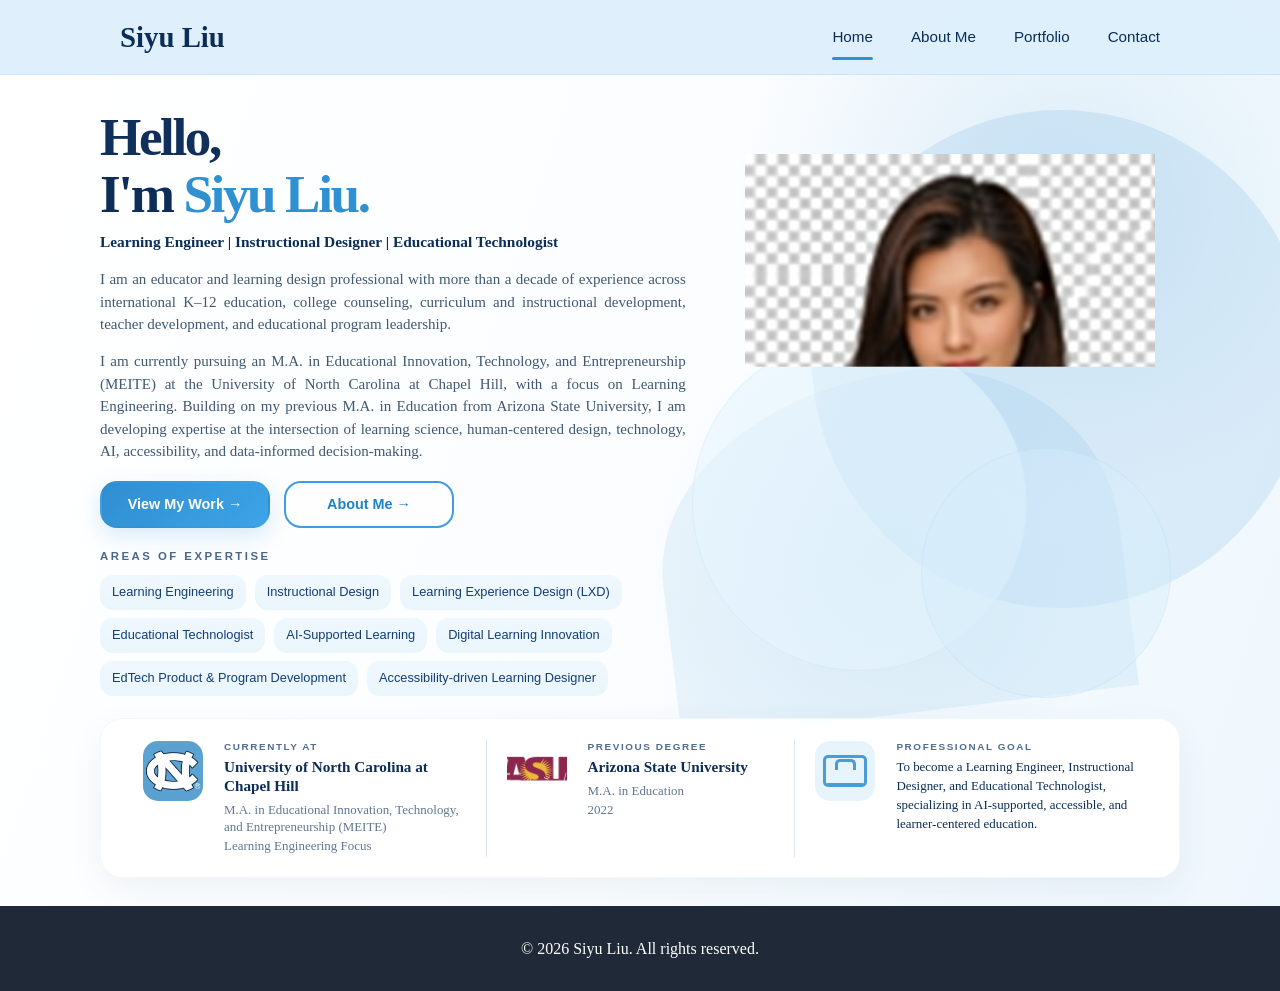
==== index.html @ 7f9851a7 "Re-upload homepage portrait with fresh asset path" ====
<!DOCTYPE html>
<html lang="en">
<head>
  <meta charset="UTF-8">
  <meta name="viewport" content="width=device-width, initial-scale=1.0">
  <title>Siyu Liu</title>
  <link rel="stylesheet" href="style.css?v=20260927-reupload2">
</head>
<body class="home-page">
  <nav class="navbar">
    <div class="nav-container">
      <a href="index.html" class="nav-logo">Siyu Liu</a>
      <ul class="nav-menu">
        <li><a href="index.html" class="nav-link active">Home</a></li>
        <li><a href="about_me.html" class="nav-link">About Me</a></li>
        <li><a href="portfolio.html" class="nav-link">Portfolio</a></li>
        <li><a href="contact.html" class="nav-link">Contact</a></li>
      </ul>
    </div>
  </nav>

  <main class="homepage">
    <section class="home-hero">
      <div class="home-hero-grid">
        <div class="home-copy">
          <h1 class="home-title">
            <span class="hello-line">Hello,</span>
            <span class="name-line">I'm <span class="highlight">Siyu Liu.</span></span>
          </h1>

          <p class="home-subtitle">Learning Engineer | Instructional Designer | Educational Technologist</p>

          <div class="home-bio">
            <p>I am an educator and learning design professional with more than a decade of experience across international K–12 education, college counseling, curriculum and instructional development, teacher development, and educational program leadership.</p>
            <p>I am currently pursuing an M.A. in Educational Innovation, Technology, and Entrepreneurship (MEITE) at the University of North Carolina at Chapel Hill, with a focus on Learning Engineering. Building on my previous M.A. in Education from Arizona State University, I am developing expertise at the intersection of learning science, human-centered design, technology, AI, accessibility, and data-informed decision-making.</p>
          </div>

          <div class="home-buttons">
            <a href="portfolio.html" class="btn btn-primary">View My Work <span aria-hidden="true">→</span></a>
            <a href="about_me.html" class="btn btn-secondary">About Me <span aria-hidden="true">→</span></a>
          </div>

          <section class="expertise-section" aria-labelledby="expertise-title">
            <h2 id="expertise-title" class="section-eyebrow">AREAS OF EXPERTISE</h2>
            <div class="expertise-tags">
              <span class="expertise-pill"><span>Learning Engineering</span></span>
              <span class="expertise-pill"><span>Instructional Design</span></span>
              <span class="expertise-pill"><span>Learning Experience Design (LXD)</span></span>
              <span class="expertise-pill"><span>Educational Technologist</span></span>
              <span class="expertise-pill"><span>AI-Supported Learning</span></span>
              <span class="expertise-pill"><span>Digital Learning Innovation</span></span>
              <span class="expertise-pill"><span>EdTech Product &amp; Program Development</span></span>
              <span class="expertise-pill"><span>Accessibility-driven Learning Designer</span></span>
            </div>
          </section>
        </div>

        <div class="home-portrait">
          <div class="portrait-orbit orbit-one" aria-hidden="true"></div>
          <div class="portrait-orbit orbit-two" aria-hidden="true"></div>
          <img class="home-portrait-image" src="images/homepage-portrait-v2.jpg?v=20260927-reupload2" alt="Portrait of Siyu Liu">
        </div>
      </div>
    </section>

    <section class="home-info-strip" aria-label="Education and professional goal">
      <div class="info-strip-card">
        <article class="info-column info-unc">
          <div class="info-logo-wrap unc-logo-wrap">
            <img class="info-logo unc-logo" src="images/unc-logo.webp?v=20260927-repair" alt="UNC Chapel Hill logo">
          </div>
          <div class="info-copy">
            <p class="info-label">CURRENTLY AT</p>
            <h2>University of North Carolina at Chapel Hill</h2>
            <p>M.A. in Educational Innovation, Technology, and Entrepreneurship (MEITE)</p>
            <p>Learning Engineering Focus</p>
          </div>
        </article>

        <article class="info-column info-asu">
          <div class="info-logo-wrap asu-logo-wrap">
            <img class="info-logo asu-logo" src="images/asu-logo.webp?v=20260927-repair" alt="Arizona State University logo">
          </div>
          <div class="info-copy">
            <p class="info-label">PREVIOUS DEGREE</p>
            <h2>Arizona State University</h2>
            <p>M.A. in Education</p>
            <p>2022</p>
          </div>
        </article>

        <article class="info-column info-goal">
          <div class="goal-icon" aria-hidden="true"><span></span></div>
          <div class="info-copy">
            <p class="info-label">PROFESSIONAL GOAL</p>
            <p class="goal-text">To become a Learning Engineer, Instructional Designer, and Educational Technologist, specializing in AI-supported, accessible, and learner-centered education.</p>
          </div>
        </article>
      </div>
    </section>
  </main>

  <footer class="footer">
    <div class="container">
      <p>&copy; 2026 Siyu Liu. All rights reserved.</p>
    </div>
  </footer>
</body>
</html>
---- style.css ----
/* ============================================ */
/* GENERAL STYLES */
/* ============================================ */
* {
    margin: 0;
    padding: 0;
    box-sizing: border-box;
}

:root {
    /* ============================================ */
    /* COLORS - CHANGE THESE TO CUSTOMIZE YOUR SITE */
    /* Use https://coolors.co to find color codes */
    /* ============================================ */
    --primary-color: #3e5c76;      /* Main blue color */
    --primary-dark: #1d2d44;       /* Darker blue for hover effects */
    --secondary-color: #f3f4f6;    /* Light gray background */
    --text-dark: #1f2937;          /* Dark text color */
    --text-light: #6b7280;         /* Light gray text */
    --white: #ffffff;
    --border-color: #e5e7eb;

    /* FONTS */
    --font-main: Georgia, "Times New Roman", serif;
}

html {
    scroll-behavior: smooth;
}

body {
    font-family: var(--font-main);
    color: var(--text-dark);
    line-height: 1.6;
    background-color: var(--white);
}

.about-text p {
    text-align: justify;
    text-align-last: left;
    text-justify: inter-word;
    line-height: 1.7;
    hyphens: auto;
}
.container {
    max-width: 1200px;
    margin: 0 auto;
    padding: 0 20px;
}

h1, h2, h3, h4 {
    line-height: 1.2;
}

img {
    max-width: 100%;
    height: auto;
    display: block;
}

a {
    text-decoration: none;
    color: inherit;
}

/* ============================================ */
/* NAVIGATION BAR */
/* ============================================ */
.navbar {
    background-color: #4B9CD3;
    color: var(--white);
    box-shadow: 0 2px 10px rgba(0,0,0,0.05);
    position: fixed;
    width: 100%;
    top: 0;
    z-index: 1000;
}

.nav-container {
    max-width: 1200px;
    margin: 0 auto;
    display: flex;
    justify-content: space-between;
    align-items: center;
    padding: 20px;
}

.nav-logo {
    font-size: 1.5rem;
    font-weight: 700;
    color: var(--white);
}

.nav-menu {
    display: flex;
    list-style: none;
    gap: 40px;
}

.nav-link {
    color: var(--white);
    font-weight: 500;
    transition: color 0.3s ease;
}

.nav-link:hover,
.nav-link.active {
    color: var(--white);
}

/* ============================================ */
/* SECTIONS */
/* ============================================ */
section {
    padding: 100px 20px;
}

.section-title {
    font-size: 2.5rem;
    text-align: center;
    margin-bottom: 20px;
    color: var(--text-dark);
}

.section-subtitle {
    text-align: center;
    color: var(--text-light);
    font-size: 1.1rem;
    margin-bottom: 60px;
}

/* ============================================ */
/* BUTTONS */
/* ============================================ */
.btn {
    display: inline-block;
    padding: 12px 30px;
    border-radius: 8px;
    font-weight: 600;
    transition: all 0.3s ease;
    cursor: pointer;
    border: 2px solid transparent;
}

.btn-primary {
    background-color: var(--primary-color);
    color: var(--white);
}

.btn-primary:hover {
    background-color: var(--primary-dark);
    transform: translateY(-2px);
}

.btn-secondary {
    background-color: transparent;
    color: var(--primary-color);
    border: 2px solid var(--primary-color);
}

.btn-secondary:hover {
    background-color: var(--primary-color);
    color: var(--white);
}

/* ABOUT SECTION (about_me.html) */
/* ============================================ */
.about-section {
    background-color: var(--secondary-color);
    padding-top: 120px;
}

.about-block {
    margin-bottom: 60px;
}

.about-content {
    display: grid;
    grid-template-columns: 400px 1fr;
    gap: 50px;
    align-items: center;
}

.about-block.reverse .about-content {
    grid-template-columns: 1fr 400px;
}

.about-block.reverse .about-image {
    order: 2;
}

.about-image img {
    border-radius: 15px;
    box-shadow: 0 10px 30px rgba(0,0,0,0.1);
    object-fit: cover;
    width: 100%;
    height: 300px;
}

.about-text h3 {
    font-size: 1.8rem;
    margin-bottom: 15px;
    color: var(--text-dark);
}

.about-text p {
    color: var(--text-light);
    font-size: 1.1rem;
    line-height: 1.8;
}

.cv-download {
    text-align: center;
    margin-top: 40px;
}

/* ============================================ */
/* PORTFOLIO SECTION (portfolio.html) */
/* ============================================ */
.portfolio-section {
    background-color: var(--white);
    padding-top: 120px;
}

/* Portfolio Categories - Main Container */
.portfolio-category {
    margin-bottom: 120px;
}

.portfolio-category:last-child {
    margin-bottom: 0;
}

/* Category Header Box - HIGHLY VISIBLE */
.category-header-box {
    background: linear-gradient(135deg, var(--primary-color), var(--primary-dark));
    color: var(--white);
    padding: 40px 50px;
    border-radius: 20px;
    box-shadow: 0 10px 40px rgba(0,0,0,0.15);
    display: flex;
    align-items: center;
    gap: 30px;
    margin-bottom: 50px;
}

.category-icon {
    font-size: 4rem;
    flex-shrink: 0;
}

.category-title-section h3 {
    font-size: 2.2rem;
    margin-bottom: 10px;
    color: var(--white);
}

.category-title-section p {
    font-size: 1.1rem;
    line-height: 1.6;
    color: rgba(255, 255, 255, 0.95);
}

/* Projects Section - Clear Grouping */
.portfolio-projects {
    background-color: var(--secondary-color);
    padding: 40px;
    border-radius: 15px;
}

.projects-heading {
    font-size: 1.5rem;
    color: var(--text-dark);
    margin-bottom: 30px;
    padding-bottom: 15px;
    border-bottom: 3px solid var(--primary-color);
    text-transform: uppercase;
    letter-spacing: 1px;
}

/* Individual Project Card */
.project-card {
    background: var(--white);
    padding: 30px;
    border-radius: 15px;
    margin-bottom: 30px;
    box-shadow: 0 5px 20px rgba(0,0,0,0.08);
    transition: transform 0.3s ease, box-shadow 0.3s ease;
}

.project-card:last-child {
    margin-bottom: 0;
}

.project-card:hover {
    transform: translateY(-5px);
    box-shadow: 0 10px 30px rgba(0,0,0,0.12);
}

/* Project Item Layout */
.project-item {
    display: grid;
    grid-template-columns: 1fr 1fr;
    gap: 40px;
    align-items: center;
}

.project-item.reverse {
    grid-template-columns: 1fr 1fr;
}

.project-item.reverse .project-image {
    order: 2;
}

.project-item.reverse .project-content {
    order: 1;
}

.project-image img {
    width: 100%;
    height: 300px;
    object-fit: cover;
    border-radius: 12px;
    box-shadow: 0 5px 15px rgba(0,0,0,0.1);
}

.project-content h5 {
    font-size: 1.5rem;
    margin-bottom: 8px;
    color: var(--text-dark);
}

.project-meta {
    color: var(--text-light);
    font-size: 0.9rem;
    margin-bottom: 12px;
    font-style: italic;
}

.project-description {
    color: var(--text-light);
    font-size: 1rem;
    line-height: 1.7;
    margin-bottom: 20px;
}

.project-tags {
    display: flex;
    flex-wrap: wrap;
    gap: 8px;
}

.tag {
    background-color: var(--primary-color);
    color: var(--white);
    padding: 5px 14px;
    border-radius: 20px;
    font-size: 0.85rem;
    font-weight: 500;
}

/* ============================================ */
/* CONTACT SECTION (contact.html) */
/* ============================================ */
.contact-section {
    background-color: var(--secondary-color);
    padding-top: 120px;
    min-height: 80vh;
}

.contact-content {
    max-width: 800px;
    margin: 0 auto;
}

.contact-info {
    display: grid;
    grid-template-columns: repeat(2, 1fr);
    gap: 30px;
}

.contact-item {
    background: var(--white);
    padding: 30px;
    border-radius: 15px;
    display: flex;
    gap: 20px;
    align-items: flex-start;
    box-shadow: 0 5px 15px rgba(0,0,0,0.05);
    transition: transform 0.3s ease;
}

.contact-item:hover {
    transform: translateY(-5px);
}

.contact-icon {
    font-size: 2rem;
}

.contact-item h3 {
    font-size: 1.1rem;
    margin-bottom: 5px;
    color: var(--text-dark);
}

.contact-item a {
    color: var(--primary-color);
    font-weight: 500;
}

.contact-item a:hover {
    text-decoration: underline;
}

/* ============================================ */
/* FOOTER */
/* ============================================ */
.footer {
    background-color: var(--text-dark);
    color: var(--white);
    text-align: center;
    padding: 30px 20px;
}

/* ============================================ */
/* RESPONSIVE DESIGN - Mobile phones */
/* ============================================ */
@media (max-width: 768px) {
    .nav-menu {
        gap: 20px;
        font-size: 0.9rem;
    }

    .home-section {
        padding-top: 110px;
    }

    .home-content {
        grid-template-columns: 1fr;
        gap: 42px;
    }

    .home-text {
        max-width: none;
    }

    .home-title {
        font-size: 2.7rem;
    }

    .home-subtitle {
        font-size: 1rem;
    }

    .unc-focus-card {
        padding: 20px;
    }

    .expertise-tags {
        gap: 7px;
    }

    .home-image {
        max-width: 520px;
        margin: 0 auto;
        width: 100%;
    }

    .home-image img {
        height: 430px;
    }

    .home-buttons {
        flex-direction: row;
    }

    .about-content {
        grid-template-columns: 1fr;
        gap: 30px;
    }

    .about-block.reverse .about-content {
        grid-template-columns: 1fr;
    }

    .about-block.reverse .about-image {
        order: 0;
    }

    /* Portfolio Category Headers - Mobile */
    .category-header-box {
        flex-direction: column;
        text-align: center;
        padding: 30px 20px;
    }

    .category-icon {
        font-size: 3rem;
    }

    .category-title-section h3 {
        font-size: 1.8rem;
    }

    /* Portfolio Projects - Mobile */
    .portfolio-projects {
        padding: 20px;
    }

    .projects-heading {
        font-size: 1.2rem;
    }

    .project-card {
        padding: 20px;
    }

    .project-item,
    .project-item.reverse {
        grid-template-columns: 1fr;
        gap: 20px;
    }

    .project-item.reverse .project-image,
    .project-item.reverse .project-content {
        order: 0;
    }

    .project-image img {
        height: 200px;
    }

    .project-content h5 {
        font-size: 1.3rem;
    }

    .contact-info {
        grid-template-columns: 1fr;
    }

    section {
        padding: 60px 20px;
    }

    .section-title {
        font-size: 2rem;
    }

    .portfolio-category {
        margin-bottom: 80px;
    }
}

/* ============================================ */
/* HOMEPAGE - APPROVED REFERENCE MATCH */
/* ============================================ */
.home-page {
    --home-blue: #2f91d2;
    --home-carolina: #4B9CD3;
    --home-navy: #0b2d57;
    --home-text: #405873;
    --home-muted: #627791;
    --home-pill: #eaf5fc;
    --home-line: #dbe8f2;
}

.home-page .navbar {
    position: fixed;
    top: 0;
    width: 100%;
    z-index: 1000;
    background: rgba(222, 240, 252, 0.94);
    color: var(--home-navy);
    border-bottom: 1px solid rgba(75,156,211,.13);
    box-shadow: none;
    backdrop-filter: blur(14px);
    -webkit-backdrop-filter: blur(14px);
}
.home-page .nav-container {
    width: min(94vw, 1460px);
    max-width: none;
    margin: 0 auto;
    padding: 14px 10px;
}
.home-page .nav-logo {
    color: var(--home-navy);
    font-family: Georgia, "Times New Roman", serif;
    font-size: 1.8rem;
    font-weight: 700;
}
.home-page .nav-menu {
    gap: 38px;
}
.home-page .nav-link {
    position: relative;
    color: var(--home-navy);
    font-family: Arial, Helvetica, sans-serif;
    font-size: .95rem;
    font-weight: 500;
    padding: 7px 0 8px;
}
.home-page .nav-link:hover,
.home-page .nav-link.active {
    color: var(--home-navy);
}
.home-page .nav-link.active::after {
    content: "";
    position: absolute;
    left: 0;
    right: 0;
    bottom: -7px;
    height: 3px;
    border-radius: 999px;
    background: var(--home-blue);
}

.homepage {
    min-height: 100vh;
    overflow: hidden;
    background:
      radial-gradient(circle at 82% 22%, rgba(75,156,211,.15), transparent 25%),
      radial-gradient(circle at 69% 62%, rgba(75,156,211,.09), transparent 23%),
      linear-gradient(108deg, #ffffff 0%, #fbfdff 53%, #eef7fd 100%);
}

.homepage .home-hero {
    position: relative;
    min-height: 790px;
    padding: 112px 0 18px;
}

.homepage .home-hero-grid {
    width: min(94vw, 1500px);
    max-width: none;
    margin: 0 auto;
    padding: 0;
    display: grid;
    grid-template-columns: minmax(0, 56fr) minmax(430px, 44fr);
    gap: clamp(34px, 4vw, 72px);
    align-items: end;
}

.homepage .home-copy {
    position: relative;
    z-index: 4;
    max-width: 820px;
    padding: 18px 0 8px;
}

.homepage .home-title {
    margin: 0 0 15px;
    color: var(--home-navy);
    font-family: Georgia, "Times New Roman", serif;
    font-size: clamp(4rem, 5.15vw, 5.45rem);
    font-weight: 700;
    line-height: .94;
    letter-spacing: -.045em;
}
.homepage .home-title .hello-line,
.homepage .home-title .name-line {
    display: block;
}
.homepage .home-title .hello-line {
    margin-bottom: .13em;
    color: #102f5a;
}
.homepage .home-title .highlight {
    color: var(--home-blue);
}

.homepage .home-subtitle {
    max-width: 820px;
    margin: 0 0 20px;
    color: var(--home-navy);
    font-family: Georgia, "Times New Roman", serif;
    font-size: clamp(1.06rem, 1.28vw, 1.3rem);
    font-weight: 700;
    line-height: 1.4;
}

.homepage .home-bio {
    max-width: 790px;
}
.homepage .home-bio p {
    margin: 0 0 17px;
    color: var(--home-text);
    font-size: clamp(1rem, 1.08vw, 1.08rem);
    line-height: 1.55;
    text-align: justify;
    text-align-last: left;
    text-justify: inter-word;
    hyphens: auto;
}

.homepage .home-buttons {
    display: flex;
    flex-wrap: wrap;
    gap: 20px;
    margin: 24px 0 28px;
}
.homepage .home-buttons .btn {
    min-width: 215px;
    padding: 13px 28px;
    border-radius: 17px;
    text-align: center;
    font-family: Arial, Helvetica, sans-serif;
    font-size: 1rem;
    font-weight: 700;
}
.homepage .home-buttons .btn-primary {
    color: #fff;
    background: linear-gradient(135deg, #2f8ed0, #3da4e7);
    border-color: transparent;
    box-shadow: 0 8px 22px rgba(47,142,208,.18);
}
.homepage .home-buttons .btn-primary:hover {
    background: linear-gradient(135deg, #247db8, #3598db);
    transform: translateY(-2px);
}
.homepage .home-buttons .btn-secondary {
    color: #1d83c7;
    background: rgba(255,255,255,.72);
    border-color: #3e9dde;
}
.homepage .home-buttons .btn-secondary:hover {
    color: #fff;
    background: var(--home-navy);
    border-color: var(--home-navy);
}

.homepage .expertise-section {
    padding: 0;
    margin: 0;
}
.homepage .section-eyebrow {
    margin: 0 0 11px;
    color: #4a6789;
    font-family: Arial, Helvetica, sans-serif;
    font-size: .76rem;
    font-weight: 700;
    letter-spacing: .22em;
    line-height: 1.2;
}
.homepage .expertise-tags {
    display: flex;
    flex-wrap: wrap;
    gap: 10px 12px;
    max-width: 835px;
    margin: 0;
}
.homepage .expertise-tags > .expertise-pill {
    display: inline-flex;
    align-items: center;
    gap: 10px;
    min-height: 43px;
    padding: 8px 16px;
    border: 0;
    border-radius: 14px;
    background: linear-gradient(180deg, #eff8fe 0%, var(--home-pill) 100%);
    color: #123e73;
    font-family: Arial, Helvetica, sans-serif;
    font-size: .91rem;
    font-weight: 500;
    line-height: 1.2;
    box-shadow: inset 0 1px 0 rgba(255,255,255,.82);
}
.homepage .expertise-tags > .expertise-pill > span {
    display: block;
    min-height: 0;
    padding: 0;
    margin: 0;
    border: 0;
    border-radius: 0;
    background: none;
    color: inherit;
    font: inherit;
    line-height: inherit;
}
.homepage .expertise-pill svg {
    flex: 0 0 24px;
    width: 24px;
    height: 24px;
    fill: none !important;
    stroke: #1f8bd2 !important;
    stroke-width: 1.8;
    stroke-linecap: round;
    stroke-linejoin: round;
}

.homepage .home-portrait {
    position: relative;
    min-height: 688px;
    align-self: end;
    display: flex;
    align-items: flex-end;
    justify-content: center;
    isolation: isolate;
}
.homepage .home-portrait::before {
    content: "";
    position: absolute;
    z-index: -3;
    width: 118%;
    aspect-ratio: 1;
    top: -8%;
    right: -34%;
    border-radius: 50%;
    background: rgba(75,156,211,.16);
}
.homepage .home-portrait::after {
    content: "";
    position: absolute;
    z-index: -2;
    width: 108%;
    height: 67%;
    left: -20%;
    bottom: -3%;
    border-radius: 58% 42% 0 0 / 54% 52% 0 0;
    background: rgba(75,156,211,.11);
    transform: rotate(-7deg);
}
.homepage .portrait-orbit {
    position: absolute;
    z-index: -1;
    border-radius: 50%;
    border: 1px solid rgba(75,156,211,.07);
}
.homepage .orbit-one {
    width: 410px;
    height: 410px;
    left: -10%;
    bottom: 6%;
    background: rgba(230,244,253,.58);
}
.homepage .orbit-two {
    width: 305px;
    height: 305px;
    right: -2%;
    bottom: 1%;
    background: rgba(213,237,251,.48);
}
.homepage .home-portrait-image {
    position: relative;
    z-index: 5;
    display: block !important;
    visibility: visible !important;
    opacity: 1 !important;
    width: min(100%, 560px);
    height: 700px;
    object-fit: cover;
    object-position: center 16%;
    border-radius: 47% 47% 0 0 / 21% 21% 0 0;
    box-shadow: none;
    filter: contrast(1.10) saturate(1.02);
}

.homepage .home-info-strip {
    position: relative;
    z-index: 10;
    margin-top: 0;
    padding: 0 0 28px;
}
.homepage .info-strip-card {
    width: min(96vw, 1540px);
    max-width: none;
    margin: 0 auto;
    padding: 26px 30px;
    display: grid;
    grid-template-columns: 1.08fr .92fr 1.08fr;
    border: 1px solid rgba(75,156,211,.08);
    border-radius: 22px;
    background: rgba(255,255,255,.97);
    box-shadow: 0 12px 34px rgba(38,84,119,.07);
}
.homepage .info-column {
    min-width: 0;
    display: grid;
    grid-template-columns: 94px minmax(0, 1fr);
    gap: 22px;
    align-items: start;
    padding: 2px 34px;
}
.homepage .info-column + .info-column {
    border-left: 1px solid var(--home-line);
}
.homepage .info-column:first-child {
    padding-left: 8px;
}
.homepage .info-column:last-child {
    padding-right: 8px;
}
.homepage .info-logo-wrap,
.homepage .goal-icon {
    width: 84px;
    height: 84px;
    display: flex;
    align-items: center;
    justify-content: center;
    border-radius: 15px;
    overflow: hidden;
}
.homepage .unc-logo-wrap {
    background: transparent;
}
.homepage .info-logo {
    display: block;
    width: 100%;
    height: 100%;
    object-fit: contain;
}
.homepage .unc-logo {
    background: transparent;
}
.homepage .asu-logo-wrap {
    background: #fff;
}
.homepage .asu-logo {
    width: 100%;
    height: 100%;
    transform: scale(1.18);
}
.homepage .goal-icon {
    position: relative;
    background: #e8f4fc;
}
.homepage .goal-icon::before {
    content: "";
    width: 38px;
    height: 26px;
    border: 3px solid var(--home-carolina);
    border-radius: 5px;
}
.homepage .goal-icon::after {
    content: "";
    position: absolute;
    width: 15px;
    height: 8px;
    top: 18px;
    border: 3px solid var(--home-carolina);
    border-bottom: 0;
    border-radius: 5px 5px 0 0;
}
.homepage .goal-icon span {
    position: absolute;
    width: 38px;
    height: 3px;
    top: 42px;
    background: var(--home-carolina);
    border-radius: 999px;
}
.homepage .info-label {
    margin: 0 0 6px;
    color: #526d8d;
    font-family: Arial, Helvetica, sans-serif;
    font-size: .72rem;
    font-weight: 700;
    letter-spacing: .16em;
    line-height: 1.2;
}
.homepage .info-copy h2 {
    margin: 0 0 5px;
    color: var(--home-navy);
    font-size: 1.12rem;
    line-height: 1.23;
}
.homepage .info-copy > p:not(.info-label):not(.goal-text) {
    margin: 2px 0 0;
    color: var(--home-muted);
    font-size: .94rem;
    line-height: 1.34;
}
.homepage .goal-text {
    margin: 0;
    color: var(--home-navy);
    font-size: .95rem;
    line-height: 1.46;
    text-align: left;
}

@media (max-width: 1180px) {
    .home-page .nav-container {
        width: min(96vw, 1180px);
    }
    .home-page .nav-menu {
        gap: 26px;
    }
    .homepage .home-hero-grid {
        width: min(94vw, 1180px);
        grid-template-columns: minmax(0, 1.08fr) minmax(390px, .92fr);
        gap: 32px;
    }
    .homepage .home-title {
        font-size: clamp(3.6rem, 6vw, 4.8rem);
    }
    .homepage .home-portrait-image {
        height: 640px;
    }
    .homepage .info-strip-card {
        grid-template-columns: 1fr 1fr;
    }
    .homepage .info-goal {
        grid-column: 1 / -1;
        margin-top: 20px;
        padding-top: 22px;
        border-left: 0 !important;
        border-top: 1px solid var(--home-line);
    }
}

@media (max-width: 820px) {
    .home-page .nav-container {
        padding: 12px 4px;
    }
    .home-page .nav-logo {
        font-size: 1.45rem;
    }
    .home-page .nav-menu {
        gap: 17px;
    }
    .home-page .nav-link {
        font-size: .82rem;
    }
    .homepage .home-hero {
        min-height: auto;
        padding-top: 96px;
    }
    .homepage .home-hero-grid {
        grid-template-columns: 1fr;
        gap: 30px;
    }
    .homepage .home-copy {
        max-width: none;
        padding-top: 12px;
    }
    .homepage .home-title {
        font-size: clamp(3.2rem, 12vw, 4.3rem);
    }
    .homepage .home-buttons .btn {
        flex: 1 1 190px;
        min-width: 0;
    }
    .homepage .home-portrait {
        min-height: 525px;
        max-width: 565px;
        width: 100%;
        margin: 0 auto;
    }
    .homepage .home-portrait-image {
        width: 100%;
        height: 560px;
    }
    .homepage .info-strip-card {
        grid-template-columns: 1fr;
    }
    .homepage .info-column,
    .homepage .info-column:first-child,
    .homepage .info-column:last-child {
        grid-template-columns: 78px minmax(0, 1fr);
        gap: 16px;
        padding: 20px 4px;
    }
    .homepage .info-column + .info-column,
    .homepage .info-goal {
        grid-column: auto;
        margin-top: 0;
        border-left: 0;
        border-top: 1px solid var(--home-line);
    }
    .homepage .info-logo-wrap,
    .homepage .goal-icon {
        width: 68px;
        height: 68px;
    }
}

@media (max-width: 600px) {
    .home-page .nav-menu {
        gap: 11px;
    }
    .home-page .nav-link {
        font-size: .75rem;
    }
    .homepage .home-title {
        font-size: 3.15rem;
    }
    .homepage .home-subtitle {
        font-size: .98rem;
    }
    .homepage .home-bio p {
        font-size: .98rem;
        line-height: 1.58;
    }
    .homepage .home-buttons {
        flex-direction: column;
    }
    .homepage .home-buttons .btn {
        width: 100%;
    }
    .homepage .expertise-tags {
        display: grid;
        grid-template-columns: 1fr;
    }
    .homepage .expertise-tags > .expertise-pill {
        width: 100%;
    }
    .homepage .home-portrait {
        min-height: 445px;
    }
    .homepage .home-portrait-image {
        height: 480px;
    }
}



/* ============================================ */
/* HOMEPAGE STEP 7 - SCALE + ABOUT-ME MARGINS */
/* ============================================ */
.home-page .nav-container {
    max-width: 1200px;
    width: 100%;
    margin: 0 auto;
    padding: 14px 20px;
}

.homepage .home-hero {
    min-height: 700px;
    padding: 104px 20px 14px;
}

.homepage .home-hero-grid {
    width: 100%;
    max-width: 1200px;
    margin: 0 auto;
    padding: 0 20px;
    grid-template-columns: minmax(0, 1.12fr) minmax(360px, .88fr);
    gap: 42px;
}

.homepage .home-copy {
    max-width: 690px;
    padding-top: 14px;
}

.homepage .home-title {
    font-size: clamp(3.45rem, 4.55vw, 4.7rem);
    line-height: .95;
    margin-bottom: 13px;
}

.homepage .home-subtitle {
    max-width: 690px;
    font-size: clamp(1rem, 1.1vw, 1.17rem);
    margin-bottom: 18px;
}

.homepage .home-bio {
    max-width: 690px;
}
.homepage .home-bio p {
    font-size: clamp(.96rem, 1vw, 1.03rem);
    line-height: 1.52;
    margin-bottom: 15px;
}

.homepage .home-buttons {
    margin: 21px 0 24px;
    gap: 16px;
}
.homepage .home-buttons .btn {
    min-width: 185px;
    padding: 11px 24px;
    font-size: .94rem;
}

.homepage .section-eyebrow {
    font-size: .71rem;
    margin-bottom: 10px;
}

.homepage .expertise-tags {
    max-width: 700px;
    gap: 8px 10px;
}
.homepage .expertise-tags > .expertise-pill {
    min-height: 38px;
    padding: 7px 13px;
    border-radius: 13px;
    font-size: .84rem;
    gap: 8px;
}
.homepage .expertise-pill svg {
    width: 21px;
    height: 21px;
    flex-basis: 21px;
}

.homepage .home-portrait {
    min-height: 595px;
}
.homepage .home-portrait-image {
    display: block !important;
    visibility: visible !important;
    opacity: 1 !important;
    width: min(100%, 475px);
    height: 610px;
    object-fit: cover;
    object-position: center 16%;
}
.homepage .home-portrait::before {
    width: 112%;
    top: -5%;
    right: -27%;
}
.homepage .home-portrait::after {
    width: 100%;
    height: 63%;
    left: -14%;
}
.homepage .orbit-one {
    width: 335px;
    height: 335px;
    left: -6%;
}
.homepage .orbit-two {
    width: 250px;
    height: 250px;
    right: 2%;
}

.homepage .home-info-strip {
    padding: 0 20px 28px;
}
.homepage .info-strip-card {
    width: 100%;
    max-width: 1200px;
    margin: 0 auto;
    padding: 22px 24px;
    grid-template-columns: 1.08fr .92fr 1.08fr;
}
.homepage .info-column {
    grid-template-columns: 78px minmax(0,1fr);
    gap: 17px;
    padding: 2px 25px;
}
.homepage .info-logo-wrap,
.homepage .goal-icon {
    width: 70px;
    height: 70px;
}
.homepage .info-copy h2 {
    font-size: 1.02rem;
}
.homepage .info-copy > p:not(.info-label):not(.goal-text),
.homepage .goal-text {
    font-size: .86rem;
}
.homepage .info-label {
    font-size: .66rem;
}

@media (max-width: 1180px) {
    .homepage .home-hero-grid {
        max-width: 1000px;
        grid-template-columns: minmax(0, 1.06fr) minmax(340px, .94fr);
    }
    .homepage .info-strip-card {
        max-width: 1000px;
    }
}
@media (max-width: 820px) {
    .homepage .home-hero-grid {
        max-width: 720px;
        padding: 0 12px;
    }
    .homepage .home-portrait-image {
        width: min(100%, 460px);
        height: 540px;
    }
    .homepage .info-strip-card {
        max-width: 720px;
    }
}



/* ============================================ */
/* SITE-WIDE NAVIGATION - MATCH HOMEPAGE */
/* ============================================ */
.navbar {
    position: fixed;
    top: 0;
    width: 100%;
    z-index: 1000;
    background: rgba(222, 240, 252, 0.94);
    color: #0b2d57;
    border-bottom: 1px solid rgba(75,156,211,.13);
    box-shadow: none;
    backdrop-filter: blur(14px);
    -webkit-backdrop-filter: blur(14px);
}

.nav-container {
    max-width: 1200px;
    width: 100%;
    margin: 0 auto;
    padding: 14px 20px;
    display: flex;
    justify-content: space-between;
    align-items: center;
}

.nav-logo {
    color: #0b2d57;
    font-family: Georgia, "Times New Roman", serif;
    font-size: 1.8rem;
    font-weight: 700;
}

.nav-menu {
    display: flex;
    list-style: none;
    gap: 38px;
}

.nav-link {
    position: relative;
    color: #0b2d57;
    font-family: Arial, Helvetica, sans-serif;
    font-size: .95rem;
    font-weight: 500;
    padding: 7px 0 8px;
    transition: color .2s ease;
}

.nav-link:hover,
.nav-link.active {
    color: #0b2d57;
}

.nav-link.active::after {
    content: "";
    position: absolute;
    left: 0;
    right: 0;
    bottom: -7px;
    height: 3px;
    border-radius: 999px;
    background: #2f91d2;
}

@media (max-width: 820px) {
    .nav-container {
        padding: 12px 20px;
    }

    .nav-logo {
        font-size: 1.45rem;
    }

    .nav-menu {
        gap: 17px;
    }

    .nav-link {
        font-size: .82rem;
    }
}

@media (max-width: 600px) {
    .nav-menu {
        gap: 11px;
    }

    .nav-link {
        font-size: .75rem;
    }
}



/* ============================================ */
/* HOMEPAGE STEP 8 - SMALLER CANVAS + WARM PORTRAIT */
/* ============================================ */
.home-page .nav-container,
.homepage .home-hero-grid,
.homepage .info-strip-card {
    max-width: 1080px !important;
    width: calc(100% - 96px) !important;
    margin-left: auto !important;
    margin-right: auto !important;
}

.homepage .home-hero {
    padding-top: 104px !important;
    padding-left: 0 !important;
    padding-right: 0 !important;
    min-height: 650px !important;
}

.homepage .home-hero-grid {
    grid-template-columns: minmax(0, 1.12fr) minmax(320px, .88fr) !important;
    gap: 34px !important;
    padding: 0 !important;
}

.homepage .home-copy {
    max-width: 620px !important;
    padding-top: 8px !important;
}

.homepage .home-title {
    font-size: clamp(3.15rem, 4.15vw, 4.15rem) !important;
    margin-bottom: 11px !important;
}

.homepage .home-subtitle {
    max-width: 620px !important;
    font-size: clamp(.96rem, 1vw, 1.08rem) !important;
    margin-bottom: 16px !important;
}

.homepage .home-bio {
    max-width: 620px !important;
}

.homepage .home-bio p {
    font-size: .94rem !important;
    line-height: 1.5 !important;
    margin-bottom: 14px !important;
}

.homepage .home-buttons {
    margin: 18px 0 22px !important;
    gap: 14px !important;
}

.homepage .home-buttons .btn {
    min-width: 170px !important;
    padding: 10px 22px !important;
    font-size: .9rem !important;
}

.homepage .expertise-tags {
    max-width: 650px !important;
    gap: 7px 9px !important;
}

.homepage .expertise-tags > .expertise-pill {
    min-height: 36px !important;
    padding: 7px 12px !important;
    font-size: .8rem !important;
}

.homepage .expertise-pill svg {
    width: 19px !important;
    height: 19px !important;
    flex-basis: 19px !important;
}

/* Blend portrait more naturally into the page and warm skin toward a light wheat tone. */
.homepage .home-portrait {
    min-height: 535px !important;
    overflow: hidden !important;
}

.homepage .home-portrait-image {
    width: 100% !important;
    max-width: 410px !important;
    height: auto !important;
    object-fit: contain !important;
    object-position: center bottom !important;
    border-radius: 0 !important;
    box-shadow: none !important;
    filter: sepia(.10) saturate(.96) hue-rotate(-7deg) brightness(.98) contrast(1.02) !important;
}

.homepage .info-strip-card {
    padding: 20px 22px !important;
    grid-template-columns: 1.08fr .92fr 1.08fr !important;
}

.homepage .info-column {
    grid-template-columns: 66px minmax(0,1fr) !important;
    gap: 15px !important;
    padding: 2px 20px !important;
}

.homepage .info-logo-wrap,
.homepage .goal-icon {
    width: 60px !important;
    height: 60px !important;
}

.homepage .info-copy h2 {
    font-size: .95rem !important;
}

.homepage .info-copy > p:not(.info-label):not(.goal-text),
.homepage .goal-text {
    font-size: .81rem !important;
}

.homepage .info-label {
    font-size: .62rem !important;
}

@media (max-width: 900px) {
    .home-page .nav-container,
    .homepage .home-hero-grid,
    .homepage .info-strip-card {
        width: calc(100% - 48px) !important;
    }
}

@media (max-width: 820px) {
    .homepage .home-hero-grid {
        grid-template-columns: 1fr !important;
    }

    .homepage .home-copy {
        max-width: none !important;
    }

    .homepage .home-portrait {
        max-width: 440px !important;
        margin: 0 auto !important;
    }

    .homepage .home-portrait-image {
        max-width: 420px !important;
    }

    .homepage .info-strip-card {
        grid-template-columns: 1fr !important;
    }
}



/* ============================================ */
/* FINAL TRANSPARENT PORTRAIT */
/* ============================================ */
.homepage .home-portrait {
    position: relative !important;
    overflow: visible !important;
    min-height: 535px !important;
    align-items: flex-end !important;
    justify-content: center !important;
    isolation: isolate !important;
}

.homepage .home-portrait::before {
    content: "" !important;
    display: block !important;
    position: absolute !important;
    z-index: -3 !important;
    width: 108% !important;
    aspect-ratio: 1 !important;
    top: -8% !important;
    right: -28% !important;
    border-radius: 50% !important;
    background: rgba(75,156,211,.15) !important;
}

.homepage .home-portrait::after {
    content: "" !important;
    display: block !important;
    position: absolute !important;
    z-index: -2 !important;
    width: 100% !important;
    height: 62% !important;
    left: -13% !important;
    bottom: -2% !important;
    border-radius: 58% 42% 0 0 / 54% 52% 0 0 !important;
    background: rgba(75,156,211,.10) !important;
    transform: rotate(-7deg) !important;
}

.homepage .portrait-orbit {
    display: block !important;
}

.homepage .home-portrait-image {
    position: relative !important;
    z-index: 5 !important;
    display: block !important;
    visibility: visible !important;
    opacity: 1 !important;
    width: 100% !important;
    max-width: 410px !important;
    height: auto !important;
    object-fit: contain !important;
    object-position: center bottom !important;
    border-radius: 0 !important;
    box-shadow: none !important;
    filter: none !important;
}
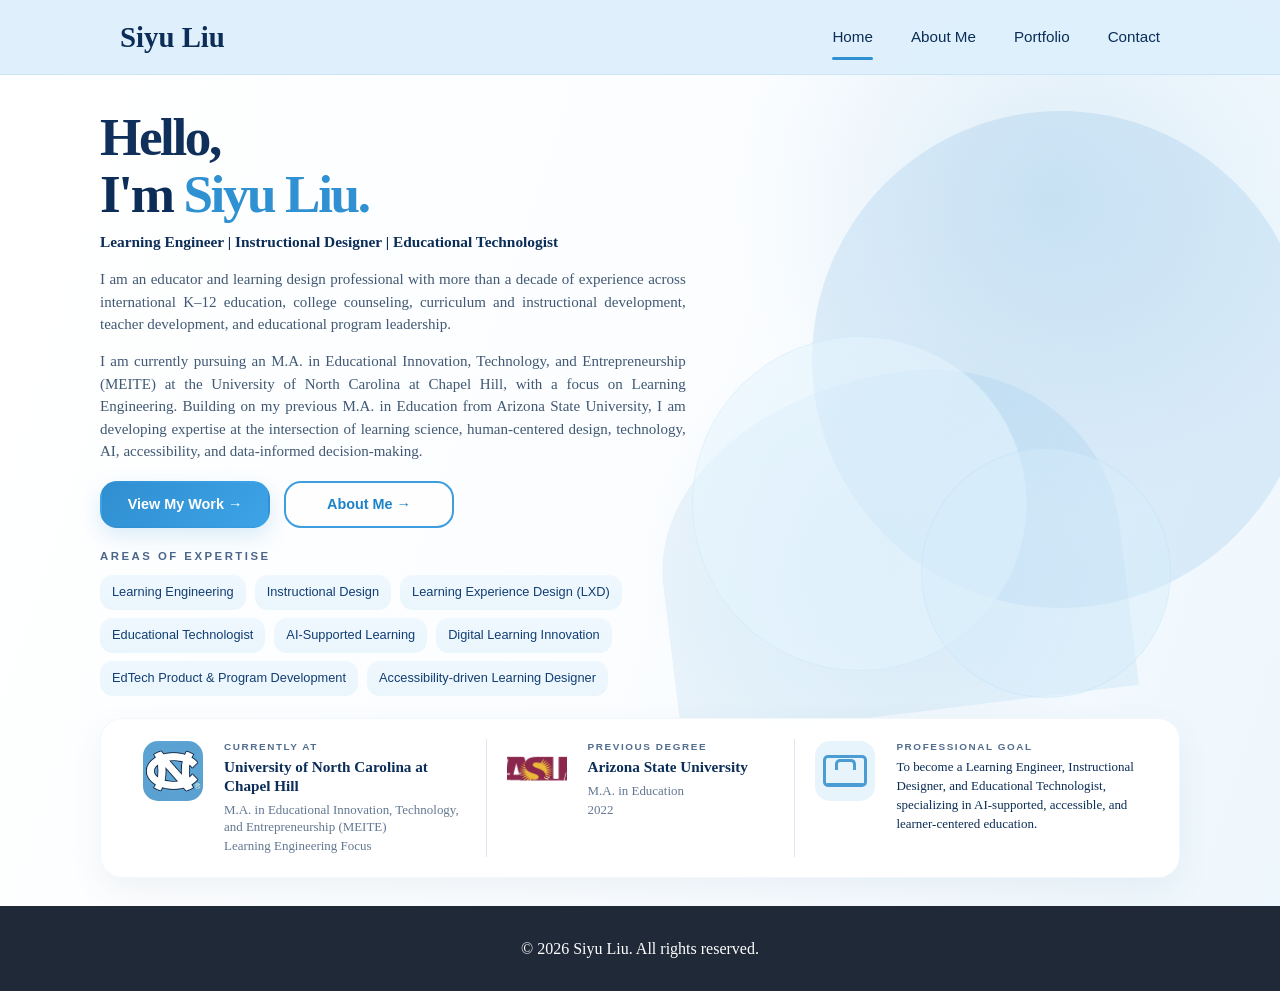
==== commit 4eaf6381: "Re-upload homepage portrait to fresh asset path" ====
--- a/index.html
+++ b/index.html
@@ -4,7 +4,7 @@
   <meta charset="UTF-8">
   <meta name="viewport" content="width=device-width, initial-scale=1.0">
   <title>Siyu Liu</title>
-  <link rel="stylesheet" href="style.css?v=20260927-reupload2">
+  <link rel="stylesheet" href="style.css?v=20260927-photo-reupload">
 </head>
 <body class="home-page">
   <nav class="navbar">
@@ -58,7 +58,7 @@
         <div class="home-portrait">
           <div class="portrait-orbit orbit-one" aria-hidden="true"></div>
           <div class="portrait-orbit orbit-two" aria-hidden="true"></div>
-          <img class="home-portrait-image" src="images/homepage-portrait-v2.jpg?v=20260927-reupload2" alt="Portrait of Siyu Liu">
+          <img class="home-portrait-image" src="images/siyu-portrait-live.png?v=20260927-photo-reupload" alt="Portrait of Siyu Liu">
         </div>
       </div>
     </section>
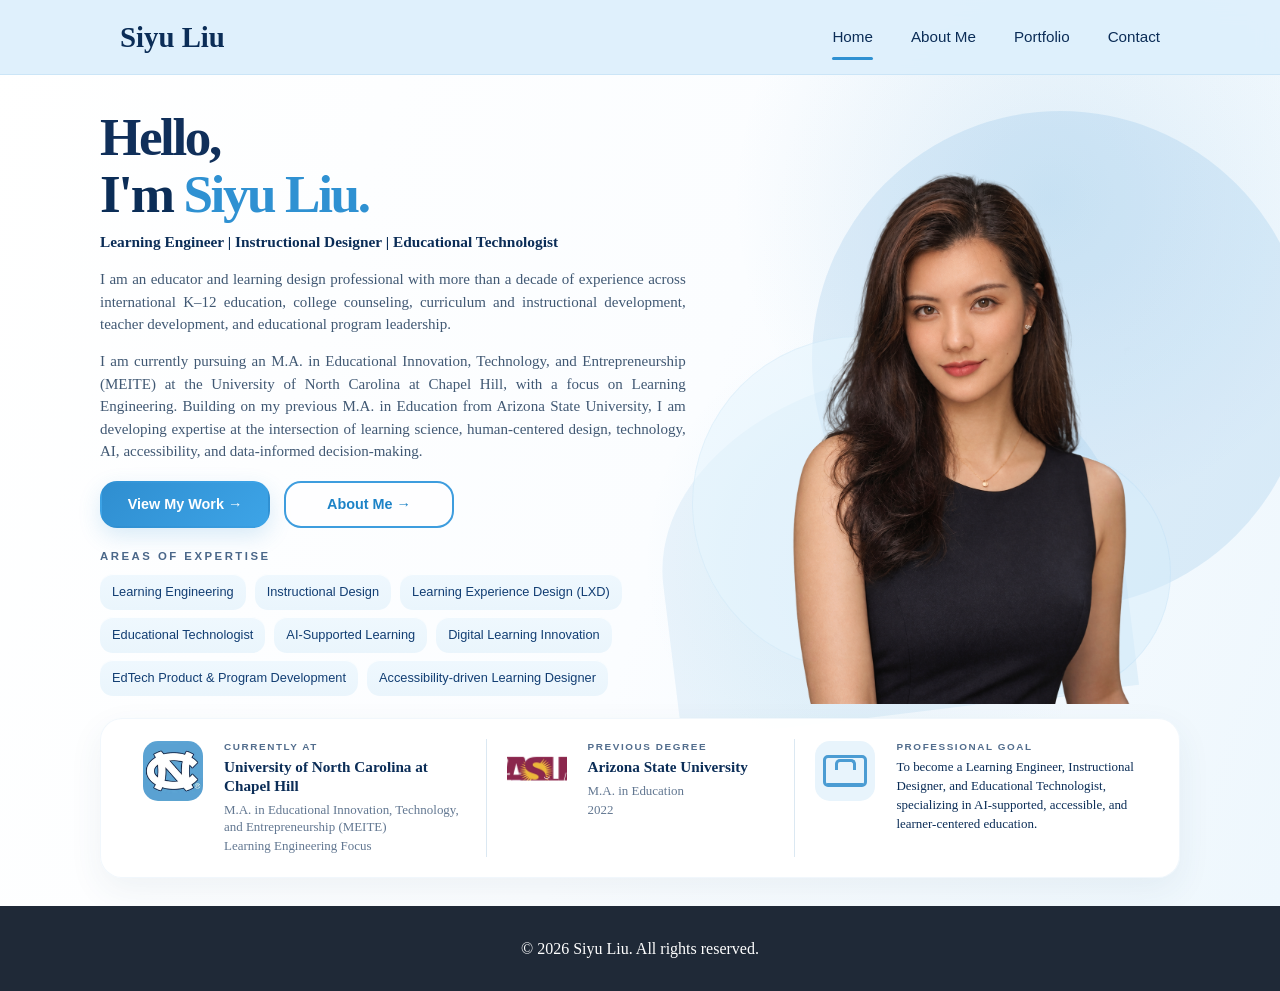
==== commit 7d1cf858: "Update homepage with transparent portrait cutout" ====
--- a/index.html
+++ b/index.html
@@ -58,7 +58,7 @@
         <div class="home-portrait">
           <div class="portrait-orbit orbit-one" aria-hidden="true"></div>
           <div class="portrait-orbit orbit-two" aria-hidden="true"></div>
-          <img class="home-portrait-image" src="images/siyu-portrait-live.png?v=20260927-photo-reupload" alt="Portrait of Siyu Liu">
+          <img class="home-portrait-image" src="images/homepage-portrait.png?v=20260928-transparent" alt="Portrait of Siyu Liu">
         </div>
       </div>
     </section>
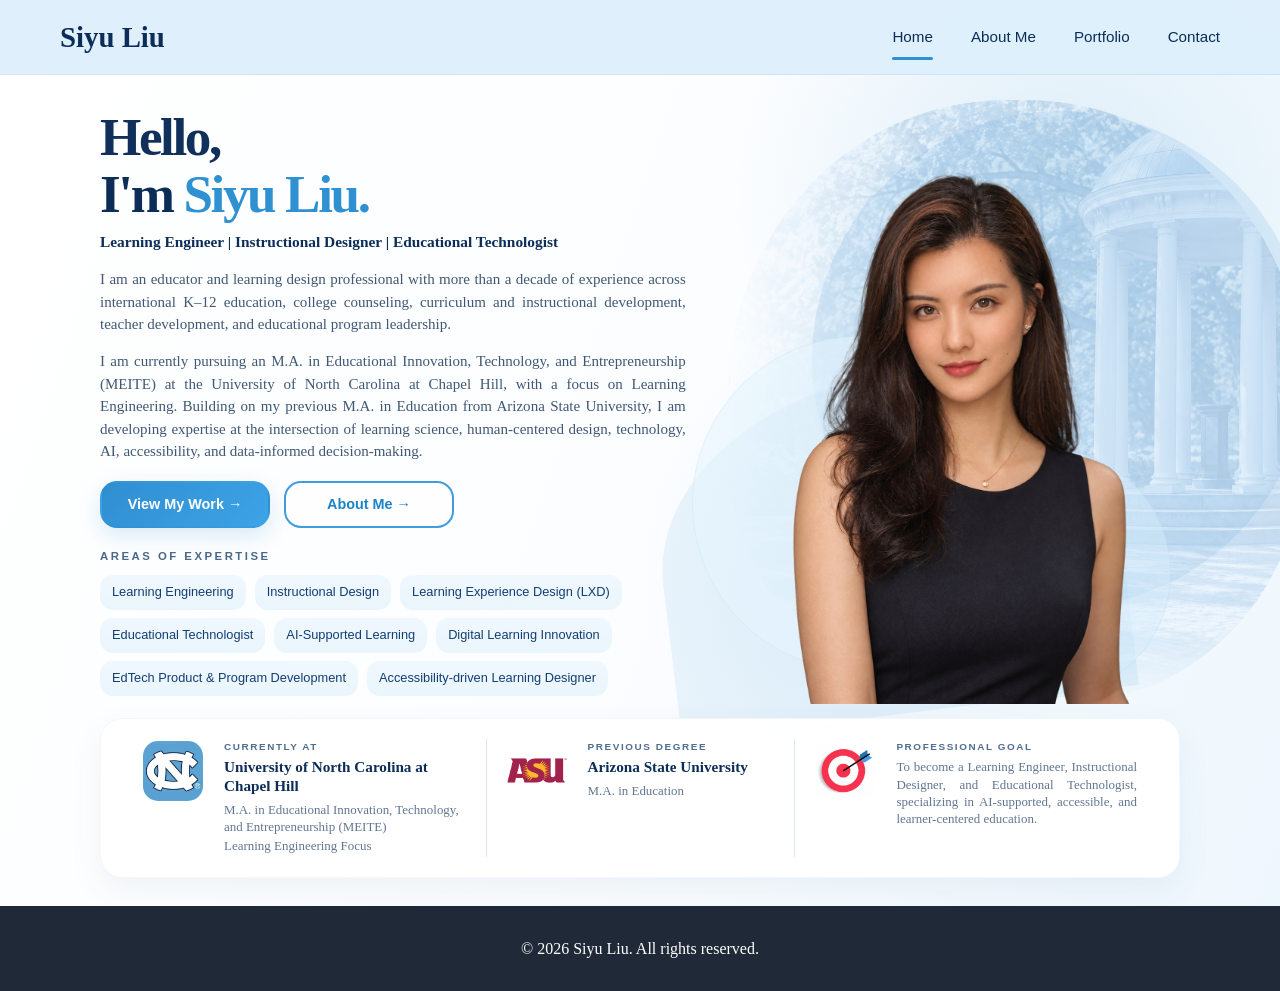
==== commit fb6d922e: "Refine homepage logos, navigation, goal typography and campus backdrop" ====
--- a/index.html
+++ b/index.html
@@ -4,7 +4,7 @@
   <meta charset="UTF-8">
   <meta name="viewport" content="width=device-width, initial-scale=1.0">
   <title>Siyu Liu</title>
-  <link rel="stylesheet" href="style.css?v=20260927-photo-reupload">
+  <link rel="stylesheet" href="style.css?v=20260928-home-details">
 </head>
 <body class="home-page">
   <nav class="navbar">
@@ -56,6 +56,7 @@
         </div>
 
         <div class="home-portrait">
+          <div class="old-well-backdrop" aria-hidden="true"></div>
           <div class="portrait-orbit orbit-one" aria-hidden="true"></div>
           <div class="portrait-orbit orbit-two" aria-hidden="true"></div>
           <img class="home-portrait-image" src="images/homepage-portrait.png?v=20260928-transparent" alt="Portrait of Siyu Liu">
@@ -79,18 +80,17 @@
 
         <article class="info-column info-asu">
           <div class="info-logo-wrap asu-logo-wrap">
-            <img class="info-logo asu-logo" src="images/asu-logo.webp?v=20260927-repair" alt="Arizona State University logo">
+            <img class="info-logo asu-logo" src="images/asu-logo.png?v=20260928" alt="Arizona State University logo">
           </div>
           <div class="info-copy">
             <p class="info-label">PREVIOUS DEGREE</p>
             <h2>Arizona State University</h2>
             <p>M.A. in Education</p>
-            <p>2022</p>
           </div>
         </article>
 
         <article class="info-column info-goal">
-          <div class="goal-icon" aria-hidden="true"><span></span></div>
+          <div class="goal-icon" aria-hidden="true"><img src="images/professional-goal.png?v=20260928" alt=""></div>
           <div class="info-copy">
             <p class="info-label">PROFESSIONAL GOAL</p>
             <p class="goal-text">To become a Learning Engineer, Instructional Designer, and Educational Technologist, specializing in AI-supported, accessible, and learner-centered education.</p>
--- a/style.css
+++ b/style.css
@@ -566,55 +566,13 @@
     --home-line: #dbe8f2;
 }
 
-.home-page .navbar {
-    position: fixed;
-    top: 0;
-    width: 100%;
-    z-index: 1000;
-    background: rgba(222, 240, 252, 0.94);
-    color: var(--home-navy);
-    border-bottom: 1px solid rgba(75,156,211,.13);
-    box-shadow: none;
-    backdrop-filter: blur(14px);
-    -webkit-backdrop-filter: blur(14px);
-}
-.home-page .nav-container {
-    width: min(94vw, 1460px);
-    max-width: none;
-    margin: 0 auto;
-    padding: 14px 10px;
-}
-.home-page .nav-logo {
-    color: var(--home-navy);
-    font-family: Georgia, "Times New Roman", serif;
-    font-size: 1.8rem;
-    font-weight: 700;
-}
-.home-page .nav-menu {
-    gap: 38px;
-}
-.home-page .nav-link {
-    position: relative;
-    color: var(--home-navy);
-    font-family: Arial, Helvetica, sans-serif;
-    font-size: .95rem;
-    font-weight: 500;
-    padding: 7px 0 8px;
-}
-.home-page .nav-link:hover,
-.home-page .nav-link.active {
-    color: var(--home-navy);
-}
-.home-page .nav-link.active::after {
-    content: "";
-    position: absolute;
-    left: 0;
-    right: 0;
-    bottom: -7px;
-    height: 3px;
-    border-radius: 999px;
-    background: var(--home-blue);
-}
+
+
+
+
+
+
+
 
 .homepage {
     min-height: 100vh;
@@ -980,12 +938,8 @@
 }
 
 @media (max-width: 1180px) {
-    .home-page .nav-container {
-        width: min(96vw, 1180px);
-    }
-    .home-page .nav-menu {
-        gap: 26px;
-    }
+    
+    
     .homepage .home-hero-grid {
         width: min(94vw, 1180px);
         grid-template-columns: minmax(0, 1.08fr) minmax(390px, .92fr);
@@ -1010,18 +964,10 @@
 }
 
 @media (max-width: 820px) {
-    .home-page .nav-container {
-        padding: 12px 4px;
-    }
-    .home-page .nav-logo {
-        font-size: 1.45rem;
-    }
-    .home-page .nav-menu {
-        gap: 17px;
-    }
-    .home-page .nav-link {
-        font-size: .82rem;
-    }
+    
+    
+    
+    
     .homepage .home-hero {
         min-height: auto;
         padding-top: 96px;
@@ -1076,12 +1022,8 @@
 }
 
 @media (max-width: 600px) {
-    .home-page .nav-menu {
-        gap: 11px;
-    }
-    .home-page .nav-link {
-        font-size: .75rem;
-    }
+    
+    
     .homepage .home-title {
         font-size: 3.15rem;
     }
@@ -1118,12 +1060,7 @@
 /* ============================================ */
 /* HOMEPAGE STEP 7 - SCALE + ABOUT-ME MARGINS */
 /* ============================================ */
-.home-page .nav-container {
-    max-width: 1200px;
-    width: 100%;
-    margin: 0 auto;
-    padding: 14px 20px;
-}
+
 
 .homepage .home-hero {
     min-height: 700px;
@@ -1384,7 +1321,6 @@
 /* ============================================ */
 /* HOMEPAGE STEP 8 - SMALLER CANVAS + WARM PORTRAIT */
 /* ============================================ */
-.home-page .nav-container,
 .homepage .home-hero-grid,
 .homepage .info-strip-card {
     max-width: 1080px !important;
@@ -1508,9 +1444,8 @@
 }
 
 @media (max-width: 900px) {
-    .home-page .nav-container,
     .homepage .home-hero-grid,
-    .homepage .info-strip-card {
+.homepage .info-strip-card {
         width: calc(100% - 48px) !important;
     }
 }
@@ -1598,3 +1533,48 @@
     box-shadow: none !important;
     filter: none !important;
 }
+
+/* Homepage assets and shared education-card typography. */
+.homepage .asu-logo {
+    transform: none;
+    object-fit: contain;
+}
+.homepage .goal-icon {
+    background: transparent;
+}
+.homepage .goal-icon::before,
+.homepage .goal-icon::after {
+    content: none;
+}
+.homepage .goal-icon img {
+    width: 100%;
+    height: 100%;
+    object-fit: contain;
+}
+.homepage .goal-text {
+    margin: 2px 0 0;
+    color: var(--home-muted);
+    font-family: var(--font-main);
+    font-weight: 400;
+    line-height: 1.34;
+    text-align: justify;
+    text-align-last: left;
+    hyphens: auto;
+}
+/* Decorative campus image belongs to the page, not the portrait PNG. */
+.homepage .old-well-backdrop {
+    position: absolute;
+    z-index: -1;
+    pointer-events: none;
+    width: 125%;
+    height: 110%;
+    right: -27%;
+    bottom: 0;
+    border-radius: 48% 48% 42% 42%;
+    background: url("images/old-well-background.png?v=20260928") 65% center / cover no-repeat;
+    opacity: .34;
+    -webkit-mask-image: linear-gradient(to right, transparent 0%, #000 32%), linear-gradient(to bottom, #000 84%, transparent 100%);
+    -webkit-mask-composite: source-in;
+    mask-image: linear-gradient(to right, transparent 0%, #000 32%), linear-gradient(to bottom, #000 84%, transparent 100%);
+    mask-composite: intersect;
+}
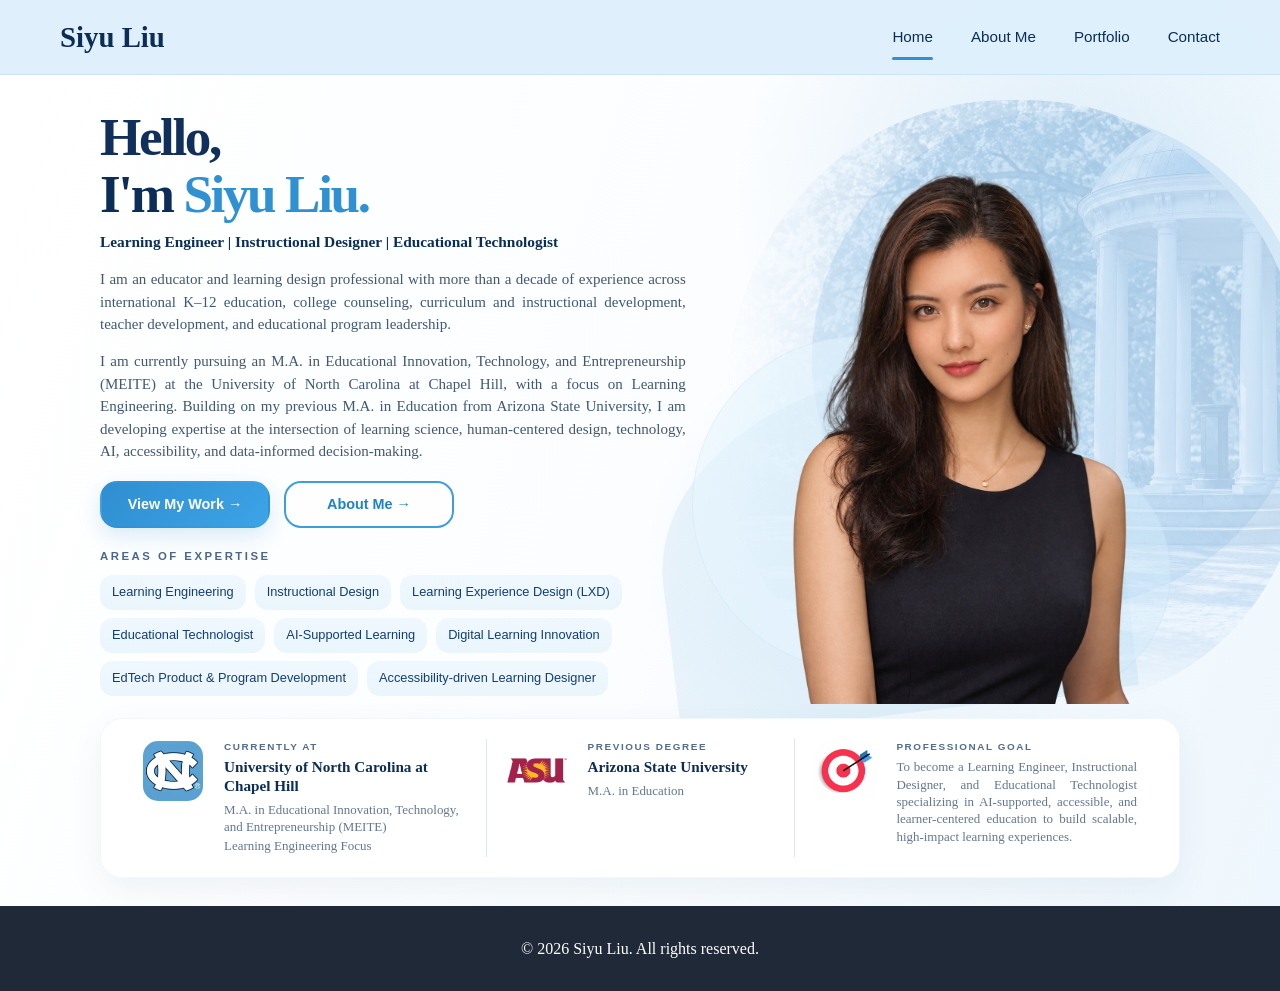
==== commit 81dd0d4b: "Update professional goal statement" ====
--- a/index.html
+++ b/index.html
@@ -93,7 +93,7 @@
           <div class="goal-icon" aria-hidden="true"><img src="images/professional-goal.png?v=20260928" alt=""></div>
           <div class="info-copy">
             <p class="info-label">PROFESSIONAL GOAL</p>
-            <p class="goal-text">To become a Learning Engineer, Instructional Designer, and Educational Technologist, specializing in AI-supported, accessible, and learner-centered education.</p>
+            <p class="goal-text">To become a Learning Engineer, Instructional Designer, and Educational Technologist specializing in AI-supported, accessible, and learner-centered education to build scalable, high-impact learning experiences.</p>
           </div>
         </article>
       </div>
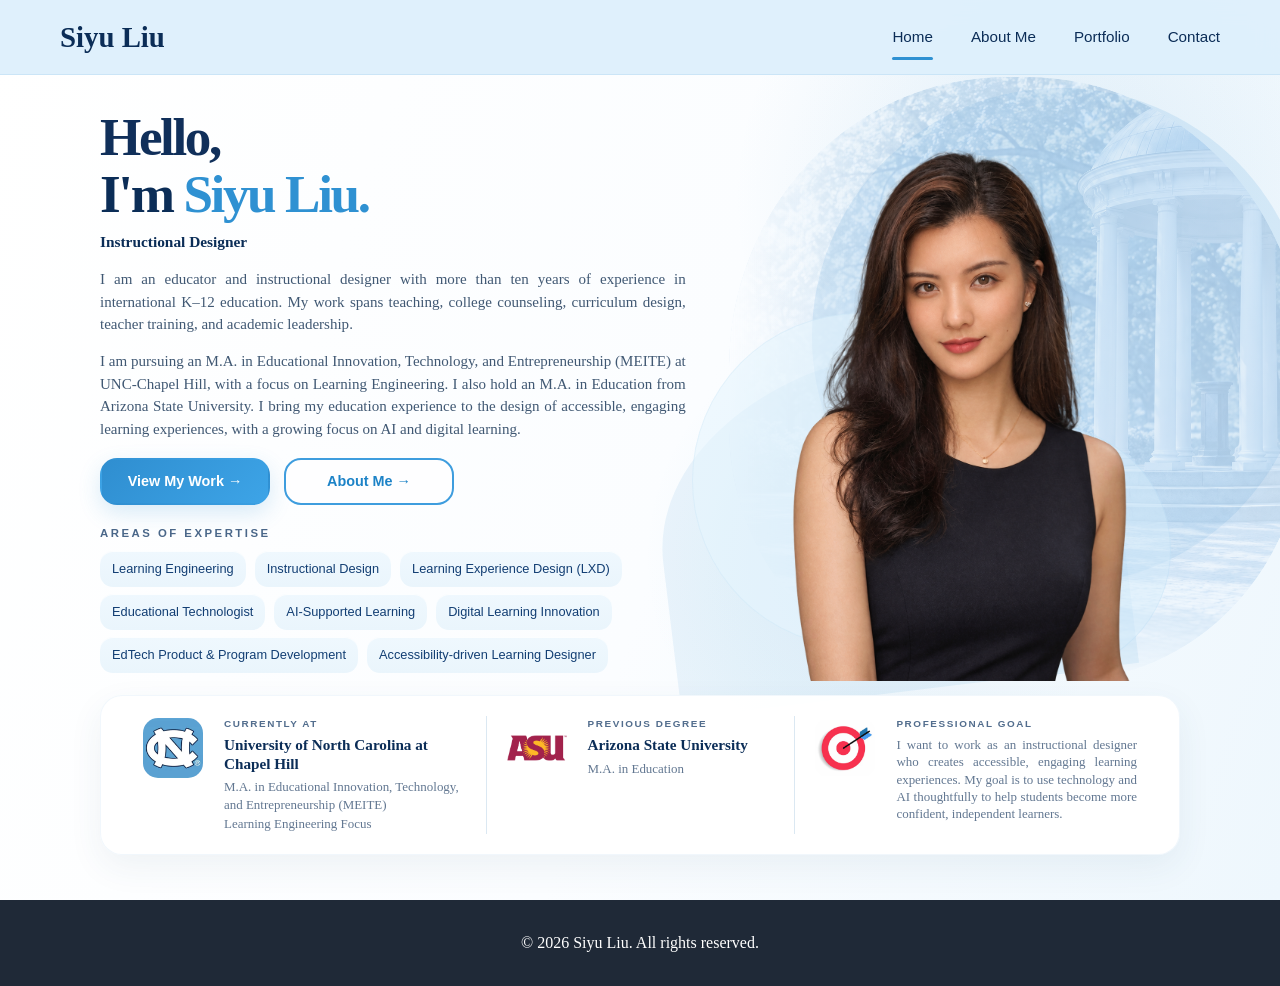
==== commit ae8b37cb: "Polish professional statement with concise language and a concrete learning design example" ====
--- a/index.html
+++ b/index.html
@@ -28,11 +28,11 @@
             <span class="name-line">I'm <span class="highlight">Siyu Liu.</span></span>
           </h1>
 
-          <p class="home-subtitle">Learning Engineer | Instructional Designer | Educational Technologist</p>
+          <p class="home-subtitle">Instructional Designer</p>
 
           <div class="home-bio">
-            <p>I am an educator and learning design professional with more than a decade of experience across international K–12 education, college counseling, curriculum and instructional development, teacher development, and educational program leadership.</p>
-            <p>I am currently pursuing an M.A. in Educational Innovation, Technology, and Entrepreneurship (MEITE) at the University of North Carolina at Chapel Hill, with a focus on Learning Engineering. Building on my previous M.A. in Education from Arizona State University, I am developing expertise at the intersection of learning science, human-centered design, technology, AI, accessibility, and data-informed decision-making.</p>
+            <p>I am an educator and instructional designer with more than ten years of experience in international K–12 education. My work spans teaching, college counseling, curriculum design, teacher training, and academic leadership.</p>
+            <p>I am pursuing an M.A. in Educational Innovation, Technology, and Entrepreneurship (MEITE) at UNC-Chapel Hill, with a focus on Learning Engineering. I also hold an M.A. in Education from Arizona State University. I bring my education experience to the design of accessible, engaging learning experiences, with a growing focus on AI and digital learning.</p>
           </div>
 
           <div class="home-buttons">
@@ -93,7 +93,7 @@
           <div class="goal-icon" aria-hidden="true"><img src="images/professional-goal.png?v=20260928" alt=""></div>
           <div class="info-copy">
             <p class="info-label">PROFESSIONAL GOAL</p>
-            <p class="goal-text">To become a Learning Engineer, Instructional Designer, and Educational Technologist specializing in AI-supported, accessible, and learner-centered education to build scalable, high-impact learning experiences.</p>
+            <p class="goal-text">I want to work as an instructional designer who creates accessible, engaging learning experiences. My goal is to use technology and AI thoughtfully to help students become more confident, independent learners.</p>
           </div>
         </article>
       </div>
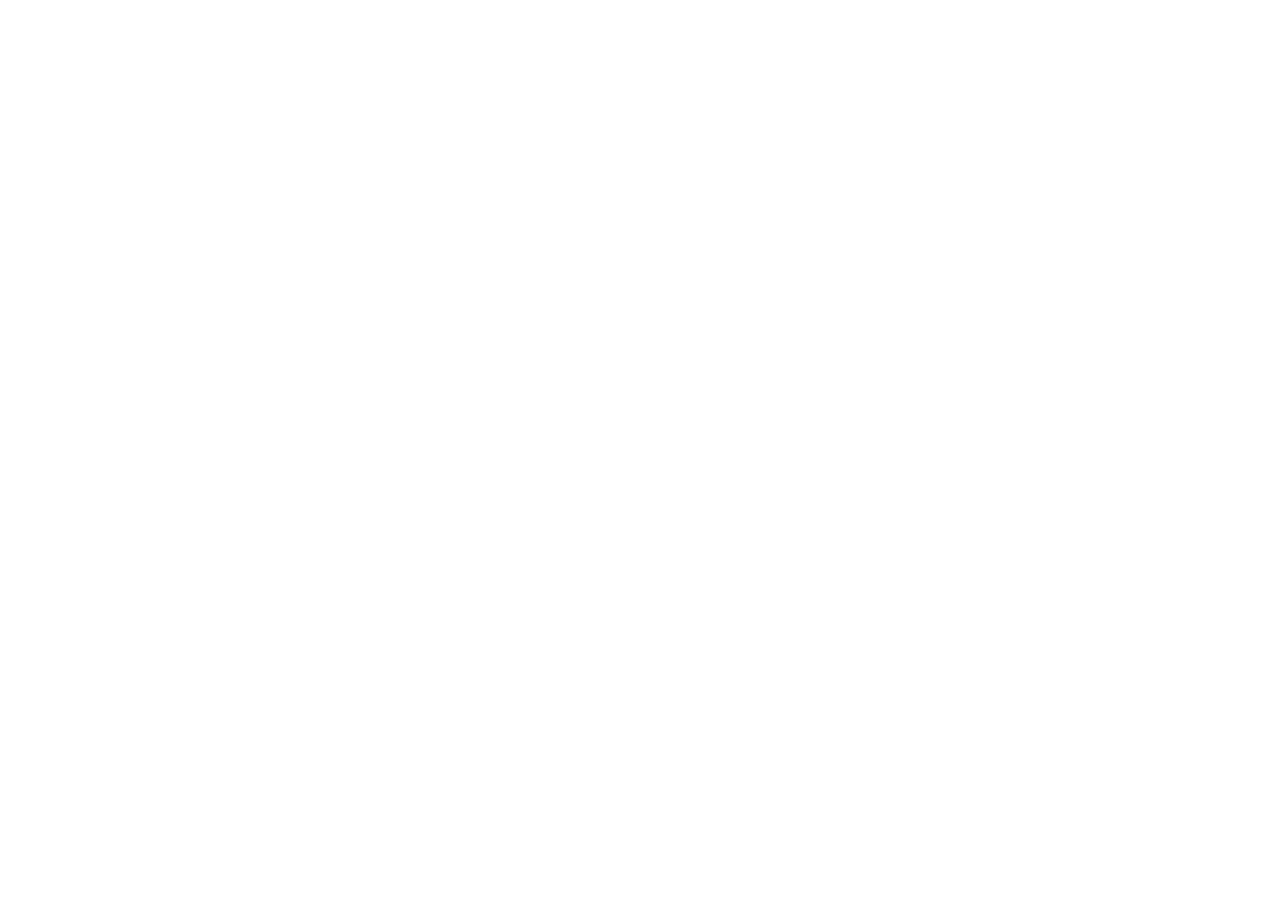
==== commit ef2da0fd: "Add files via upload" ====
--- a/index.html
+++ b/index.html
@@ -1,109 +1,28 @@
-<!DOCTYPE html>
+<!doctype html>
+<!-- 
+course package version: lbseE2i9
+rise_frontend sha: 3a63c0e85a7353c57129dd4928d71714c7894590
+ai_scenario sha: a88a35f0632660831605abf55e250c7813aa1327
+learn_distribution_frontend sha: 88aebe7ef8a966c037666414ad6af74a5a954f76
+mondrian sha: 0a5c789d241f6adf62dbdfa9b0edd6d773fe1709
+sandbox sha: f6257b85c72be8fc2cd9ef887048e49cef6b15e8
+ -->
 <html lang="en">
-<head>
-  <meta charset="UTF-8">
-  <meta name="viewport" content="width=device-width, initial-scale=1.0">
-  <title>Siyu Liu</title>
-  <link rel="stylesheet" href="style.css?v=20260928-home-details">
-</head>
-<body class="home-page">
-  <nav class="navbar">
-    <div class="nav-container">
-      <a href="index.html" class="nav-logo">Siyu Liu</a>
-      <ul class="nav-menu">
-        <li><a href="index.html" class="nav-link active">Home</a></li>
-        <li><a href="about_me.html" class="nav-link">About Me</a></li>
-        <li><a href="portfolio.html" class="nav-link">Portfolio</a></li>
-        <li><a href="contact.html" class="nav-link">Contact</a></li>
-      </ul>
-    </div>
-  </nav>
-
-  <main class="homepage">
-    <section class="home-hero">
-      <div class="home-hero-grid">
-        <div class="home-copy">
-          <h1 class="home-title">
-            <span class="hello-line">Hello,</span>
-            <span class="name-line">I'm <span class="highlight">Siyu Liu.</span></span>
-          </h1>
-
-          <p class="home-subtitle">Instructional Designer</p>
-
-          <div class="home-bio">
-            <p>I am an educator and instructional designer with more than ten years of experience in international K–12 education. My work spans teaching, college counseling, curriculum design, teacher training, and academic leadership.</p>
-            <p>I am pursuing an M.A. in Educational Innovation, Technology, and Entrepreneurship (MEITE) at UNC-Chapel Hill, with a focus on Learning Engineering. I also hold an M.A. in Education from Arizona State University. I bring my education experience to the design of accessible, engaging learning experiences, with a growing focus on AI and digital learning.</p>
-          </div>
-
-          <div class="home-buttons">
-            <a href="portfolio.html" class="btn btn-primary">View My Work <span aria-hidden="true">→</span></a>
-            <a href="about_me.html" class="btn btn-secondary">About Me <span aria-hidden="true">→</span></a>
-          </div>
-
-          <section class="expertise-section" aria-labelledby="expertise-title">
-            <h2 id="expertise-title" class="section-eyebrow">AREAS OF EXPERTISE</h2>
-            <div class="expertise-tags">
-              <span class="expertise-pill"><span>Learning Engineering</span></span>
-              <span class="expertise-pill"><span>Instructional Design</span></span>
-              <span class="expertise-pill"><span>Learning Experience Design (LXD)</span></span>
-              <span class="expertise-pill"><span>Educational Technologist</span></span>
-              <span class="expertise-pill"><span>AI-Supported Learning</span></span>
-              <span class="expertise-pill"><span>Digital Learning Innovation</span></span>
-              <span class="expertise-pill"><span>EdTech Product &amp; Program Development</span></span>
-              <span class="expertise-pill"><span>Accessibility-driven Learning Designer</span></span>
-            </div>
-          </section>
-        </div>
-
-        <div class="home-portrait">
-          <div class="old-well-backdrop" aria-hidden="true"></div>
-          <div class="portrait-orbit orbit-one" aria-hidden="true"></div>
-          <div class="portrait-orbit orbit-two" aria-hidden="true"></div>
-          <img class="home-portrait-image" src="images/homepage-portrait.png?v=20260928-transparent" alt="Portrait of Siyu Liu">
-        </div>
-      </div>
-    </section>
-
-    <section class="home-info-strip" aria-label="Education and professional goal">
-      <div class="info-strip-card">
-        <article class="info-column info-unc">
-          <div class="info-logo-wrap unc-logo-wrap">
-            <img class="info-logo unc-logo" src="images/unc-logo.webp?v=20260927-repair" alt="UNC Chapel Hill logo">
-          </div>
-          <div class="info-copy">
-            <p class="info-label">CURRENTLY AT</p>
-            <h2>University of North Carolina at Chapel Hill</h2>
-            <p>M.A. in Educational Innovation, Technology, and Entrepreneurship (MEITE)</p>
-            <p>Learning Engineering Focus</p>
-          </div>
-        </article>
-
-        <article class="info-column info-asu">
-          <div class="info-logo-wrap asu-logo-wrap">
-            <img class="info-logo asu-logo" src="images/asu-logo.png?v=20260928" alt="Arizona State University logo">
-          </div>
-          <div class="info-copy">
-            <p class="info-label">PREVIOUS DEGREE</p>
-            <h2>Arizona State University</h2>
-            <p>M.A. in Education</p>
-          </div>
-        </article>
-
-        <article class="info-column info-goal">
-          <div class="goal-icon" aria-hidden="true"><img src="images/professional-goal.png?v=20260928" alt=""></div>
-          <div class="info-copy">
-            <p class="info-label">PROFESSIONAL GOAL</p>
-            <p class="goal-text">I want to work as an instructional designer who creates accessible, engaging learning experiences. My goal is to use technology and AI thoughtfully to help students become more confident, independent learners.</p>
-          </div>
-        </article>
-      </div>
-    </section>
-  </main>
-
-  <footer class="footer">
-    <div class="container">
-      <p>&copy; 2026 Siyu Liu. All rights reserved.</p>
-    </div>
-  </footer>
-</body>
-</html>+  <head>
+    <meta charset="utf-8">
+    <meta name="viewport" content="width=device-width,initial-scale=1">
+    <title>College Application Planning</title>
+    
+    <script type="application/json" id="__CONFIG__">
+      {"remoteManifest":{"ai_scenario":{".js":["ai-scenario/entry.js"]},"learn_distribution_frontend":{".js":["learn_dist/entry.js"]},"mondrian":{".js":["mondrian/entry.js"]}},"assetTargetPrefixes":{"media":"assets","font":"lib/fonts"},"loadOnlyInLms":false,"surface":"web-export"}
+    </script>
+    
+    <script src="lib/dist/77aa0c2e.js"></script>
+  </head>
+  <body>
+    <div id="app"></div>
+    
+      <script src="lib/rise/248f5409.js"></script>
+    
+  </body>
+</html>
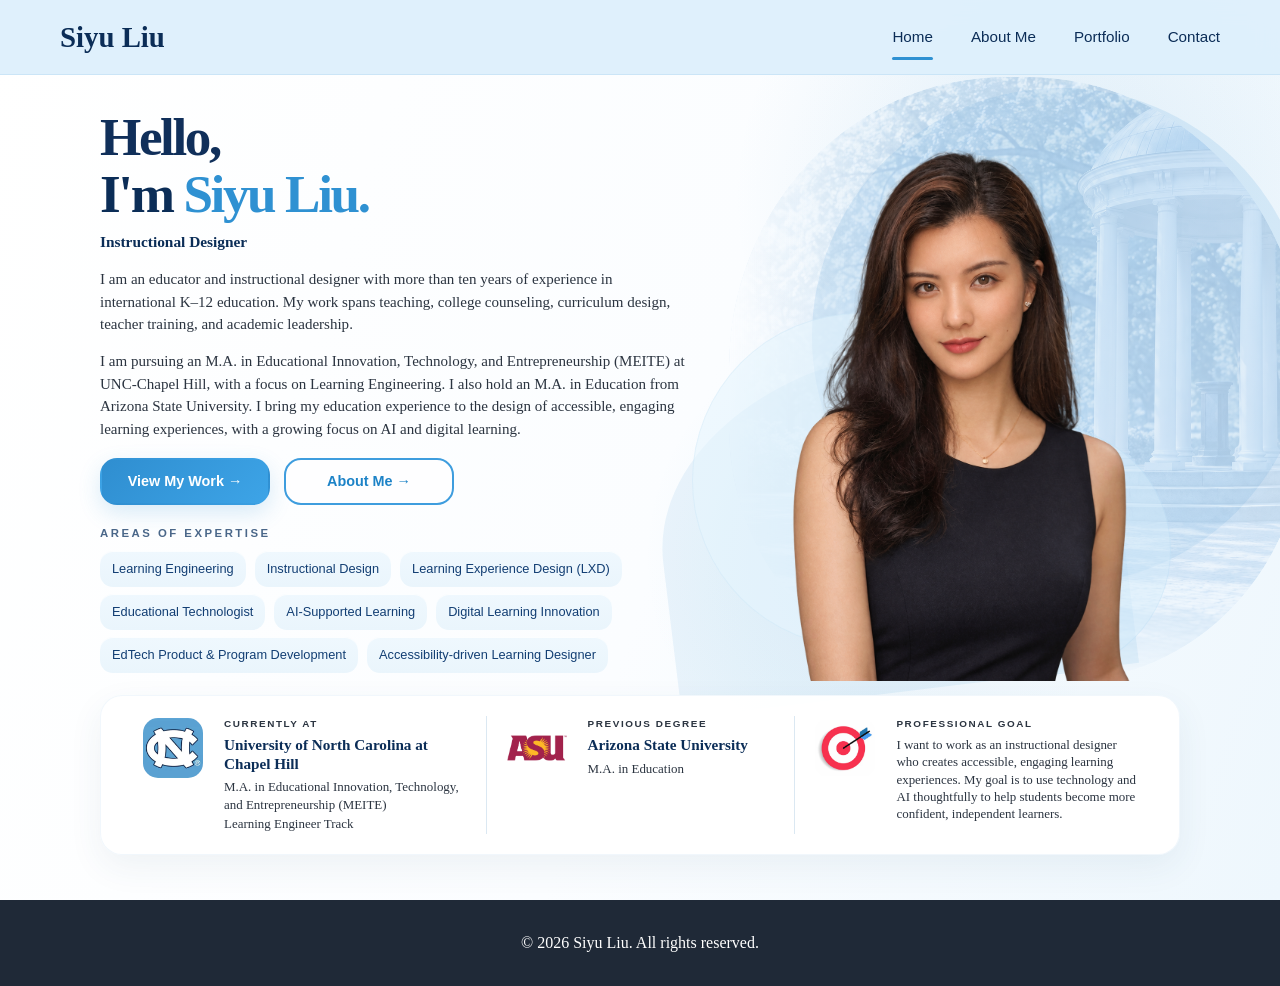
==== commit d22cf520: "Update learning focus description in index.html" ====
--- a/index.html
+++ b/index.html
@@ -1,28 +1,109 @@
-<!doctype html>
-<!-- 
-course package version: lbseE2i9
-rise_frontend sha: 3a63c0e85a7353c57129dd4928d71714c7894590
-ai_scenario sha: a88a35f0632660831605abf55e250c7813aa1327
-learn_distribution_frontend sha: 88aebe7ef8a966c037666414ad6af74a5a954f76
-mondrian sha: 0a5c789d241f6adf62dbdfa9b0edd6d773fe1709
-sandbox sha: f6257b85c72be8fc2cd9ef887048e49cef6b15e8
- -->
+<!DOCTYPE html>
 <html lang="en">
-  <head>
-    <meta charset="utf-8">
-    <meta name="viewport" content="width=device-width,initial-scale=1">
-    <title>College Application Planning</title>
-    
-    <script type="application/json" id="__CONFIG__">
-      {"remoteManifest":{"ai_scenario":{".js":["ai-scenario/entry.js"]},"learn_distribution_frontend":{".js":["learn_dist/entry.js"]},"mondrian":{".js":["mondrian/entry.js"]}},"assetTargetPrefixes":{"media":"assets","font":"lib/fonts"},"loadOnlyInLms":false,"surface":"web-export"}
-    </script>
-    
-    <script src="lib/dist/77aa0c2e.js"></script>
-  </head>
-  <body>
-    <div id="app"></div>
-    
-      <script src="lib/rise/248f5409.js"></script>
-    
-  </body>
+<head>
+  <meta charset="UTF-8">
+  <meta name="viewport" content="width=device-width, initial-scale=1.0">
+  <title>Siyu Liu</title>
+  <link rel="stylesheet" href="style.css?v=20260928-home-details">
+</head>
+<body class="home-page">
+  <nav class="navbar">
+    <div class="nav-container">
+      <a href="index.html" class="nav-logo">Siyu Liu</a>
+      <ul class="nav-menu">
+        <li><a href="index.html" class="nav-link active">Home</a></li>
+        <li><a href="about_me.html" class="nav-link">About Me</a></li>
+        <li><a href="portfolio.html" class="nav-link">Portfolio</a></li>
+        <li><a href="contact.html" class="nav-link">Contact</a></li>
+      </ul>
+    </div>
+  </nav>
+
+  <main class="homepage">
+    <section class="home-hero">
+      <div class="home-hero-grid">
+        <div class="home-copy">
+          <h1 class="home-title">
+            <span class="hello-line">Hello,</span>
+            <span class="name-line">I'm <span class="highlight">Siyu Liu.</span></span>
+          </h1>
+
+          <p class="home-subtitle">Instructional Designer</p>
+
+          <div class="home-bio">
+            <p>I am an educator and instructional designer with more than ten years of experience in international K–12 education. My work spans teaching, college counseling, curriculum design, teacher training, and academic leadership.</p>
+            <p>I am pursuing an M.A. in Educational Innovation, Technology, and Entrepreneurship (MEITE) at UNC-Chapel Hill, with a focus on Learning Engineering. I also hold an M.A. in Education from Arizona State University. I bring my education experience to the design of accessible, engaging learning experiences, with a growing focus on AI and digital learning.</p>
+          </div>
+
+          <div class="home-buttons">
+            <a href="portfolio.html" class="btn btn-primary">View My Work <span aria-hidden="true">→</span></a>
+            <a href="about_me.html" class="btn btn-secondary">About Me <span aria-hidden="true">→</span></a>
+          </div>
+
+          <section class="expertise-section" aria-labelledby="expertise-title">
+            <h2 id="expertise-title" class="section-eyebrow">AREAS OF EXPERTISE</h2>
+            <div class="expertise-tags">
+              <span class="expertise-pill"><span>Learning Engineering</span></span>
+              <span class="expertise-pill"><span>Instructional Design</span></span>
+              <span class="expertise-pill"><span>Learning Experience Design (LXD)</span></span>
+              <span class="expertise-pill"><span>Educational Technologist</span></span>
+              <span class="expertise-pill"><span>AI-Supported Learning</span></span>
+              <span class="expertise-pill"><span>Digital Learning Innovation</span></span>
+              <span class="expertise-pill"><span>EdTech Product &amp; Program Development</span></span>
+              <span class="expertise-pill"><span>Accessibility-driven Learning Designer</span></span>
+            </div>
+          </section>
+        </div>
+
+        <div class="home-portrait">
+          <div class="old-well-backdrop" aria-hidden="true"></div>
+          <div class="portrait-orbit orbit-one" aria-hidden="true"></div>
+          <div class="portrait-orbit orbit-two" aria-hidden="true"></div>
+          <img class="home-portrait-image" src="images/homepage-portrait.png?v=20260928-transparent" alt="Portrait of Siyu Liu">
+        </div>
+      </div>
+    </section>
+
+    <section class="home-info-strip" aria-label="Education and professional goal">
+      <div class="info-strip-card">
+        <article class="info-column info-unc">
+          <div class="info-logo-wrap unc-logo-wrap">
+            <img class="info-logo unc-logo" src="images/unc-logo.webp?v=20260927-repair" alt="UNC Chapel Hill logo">
+          </div>
+          <div class="info-copy">
+            <p class="info-label">CURRENTLY AT</p>
+            <h2>University of North Carolina at Chapel Hill</h2>
+            <p>M.A. in Educational Innovation, Technology, and Entrepreneurship (MEITE)</p>
+            <p>Learning Engineer Track</p>
+          </div>
+        </article>
+
+        <article class="info-column info-asu">
+          <div class="info-logo-wrap asu-logo-wrap">
+            <img class="info-logo asu-logo" src="images/asu-logo.png?v=20260928" alt="Arizona State University logo">
+          </div>
+          <div class="info-copy">
+            <p class="info-label">PREVIOUS DEGREE</p>
+            <h2>Arizona State University</h2>
+            <p>M.A. in Education</p>
+          </div>
+        </article>
+
+        <article class="info-column info-goal">
+          <div class="goal-icon" aria-hidden="true"><img src="images/professional-goal.png?v=20260928" alt=""></div>
+          <div class="info-copy">
+            <p class="info-label">PROFESSIONAL GOAL</p>
+            <p class="goal-text">I want to work as an instructional designer who creates accessible, engaging learning experiences. My goal is to use technology and AI thoughtfully to help students become more confident, independent learners.</p>
+          </div>
+        </article>
+      </div>
+    </section>
+  </main>
+
+  <footer class="footer">
+    <div class="container">
+      <p>&copy; 2026 Siyu Liu. All rights reserved.</p>
+    </div>
+  </footer>
+</body>
 </html>
--- a/style.css
+++ b/style.css
@@ -0,0 +1,1667 @@
+/* ============================================ */
+/* GENERAL STYLES */
+/* ============================================ */
+* {
+    margin: 0;
+    padding: 0;
+    box-sizing: border-box;
+}
+
+:root {
+    /* ============================================ */
+    /* COLORS - CHANGE THESE TO CUSTOMIZE YOUR SITE */
+    /* Use https://coolors.co to find color codes */
+    /* ============================================ */
+    --primary-color: #3e5c76;      /* Main blue color */
+    --primary-dark: #1d2d44;       /* Darker blue for hover effects */
+    --secondary-color: #f3f4f6;    /* Light gray background */
+    --text-dark: #1f2937;          /* Dark text color */
+    --text-light: #6b7280;         /* Light gray text */
+    --white: #ffffff;
+    --border-color: #e5e7eb;
+
+    /* FONTS */
+    --font-main: Georgia, "Times New Roman", serif;
+}
+
+html {
+    scroll-behavior: smooth;
+}
+
+/* Keep the footer at the bottom of the window on short pages (no white strip below it);
+   the section just above the footer stretches to fill the extra space */
+body {
+    min-height: 100vh;
+    display: flex;
+    flex-direction: column;
+}
+
+body > *:has(+ .footer) {
+    flex-grow: 1;
+}
+
+body {
+    font-family: var(--font-main);
+    color: var(--text-dark);
+    line-height: 1.6;
+    background-color: var(--white);
+}
+
+.about-text p {
+    text-align: justify;
+    text-align-last: left;
+    text-justify: inter-word;
+    line-height: 1.7;
+    hyphens: auto;
+}
+.container {
+    max-width: 1200px;
+    margin: 0 auto;
+    padding: 0 20px;
+}
+
+h1, h2, h3, h4 {
+    line-height: 1.2;
+}
+
+img {
+    max-width: 100%;
+    height: auto;
+    display: block;
+}
+
+a {
+    text-decoration: none;
+    color: inherit;
+}
+
+/* ============================================ */
+/* NAVIGATION BAR */
+/* ============================================ */
+.navbar {
+    background-color: #4B9CD3;
+    color: var(--white);
+    box-shadow: 0 2px 10px rgba(0,0,0,0.05);
+    position: fixed;
+    width: 100%;
+    top: 0;
+    z-index: 1000;
+}
+
+.nav-container {
+    max-width: 1200px;
+    margin: 0 auto;
+    display: flex;
+    justify-content: space-between;
+    align-items: center;
+    padding: 20px;
+}
+
+.nav-logo {
+    font-size: 1.5rem;
+    font-weight: 700;
+    color: var(--white);
+}
+
+.nav-menu {
+    display: flex;
+    list-style: none;
+    gap: 40px;
+}
+
+.nav-link {
+    color: var(--white);
+    font-weight: 500;
+    transition: color 0.3s ease;
+}
+
+.nav-link:hover,
+.nav-link.active {
+    color: var(--white);
+}
+
+/* ============================================ */
+/* SECTIONS */
+/* ============================================ */
+section {
+    padding: 100px 20px;
+}
+
+.section-title {
+    font-size: 2.5rem;
+    text-align: center;
+    margin-bottom: 20px;
+    color: var(--text-dark);
+}
+
+.section-subtitle {
+    text-align: center;
+    color: var(--text-light);
+    font-size: 1.1rem;
+    margin-bottom: 60px;
+}
+
+/* ============================================ */
+/* BUTTONS */
+/* ============================================ */
+.btn {
+    display: inline-block;
+    padding: 12px 30px;
+    border-radius: 8px;
+    font-weight: 600;
+    transition: all 0.3s ease;
+    cursor: pointer;
+    border: 2px solid transparent;
+}
+
+.btn-primary {
+    background-color: var(--primary-color);
+    color: var(--white);
+}
+
+.btn-primary:hover {
+    background-color: var(--primary-dark);
+    transform: translateY(-2px);
+}
+
+.btn-secondary {
+    background-color: transparent;
+    color: var(--primary-color);
+    border: 2px solid var(--primary-color);
+}
+
+.btn-secondary:hover {
+    background-color: var(--primary-color);
+    color: var(--white);
+}
+
+/* ABOUT SECTION (about_me.html) */
+/* ============================================ */
+.about-section {
+    background-color: var(--secondary-color);
+    padding-top: 120px;
+}
+
+.about-block {
+    margin-bottom: 60px;
+}
+
+.about-content {
+    display: grid;
+    grid-template-columns: 400px 1fr;
+    gap: 50px;
+    align-items: center;
+}
+
+.about-block.reverse .about-content {
+    grid-template-columns: 1fr 400px;
+}
+
+.about-block.reverse .about-image {
+    order: 2;
+}
+
+.about-image img {
+    border-radius: 15px;
+    box-shadow: 0 10px 30px rgba(0,0,0,0.1);
+    object-fit: cover;
+    width: 100%;
+    height: 300px;
+}
+
+.about-text h3 {
+    font-size: 1.8rem;
+    margin-bottom: 15px;
+    color: var(--text-dark);
+}
+
+.about-text p {
+    color: var(--text-light);
+    font-size: 1.1rem;
+    line-height: 1.8;
+}
+
+.cv-download {
+    text-align: center;
+    margin-top: 40px;
+}
+
+/* ============================================ */
+/* PORTFOLIO SECTION (portfolio.html) */
+/* ============================================ */
+.portfolio-section {
+    background-color: var(--white);
+    padding-top: 120px;
+}
+
+/* Portfolio Categories - Main Container */
+.portfolio-category {
+    margin-bottom: 120px;
+}
+
+.portfolio-category:last-child {
+    margin-bottom: 0;
+}
+
+/* Category Header Box - HIGHLY VISIBLE */
+.category-header-box {
+    background: linear-gradient(135deg, var(--primary-color), var(--primary-dark));
+    color: var(--white);
+    padding: 40px 50px;
+    border-radius: 20px;
+    box-shadow: 0 10px 40px rgba(0,0,0,0.15);
+    display: flex;
+    align-items: center;
+    gap: 30px;
+    margin-bottom: 50px;
+}
+
+.category-icon {
+    font-size: 4rem;
+    flex-shrink: 0;
+}
+
+.category-title-section h3 {
+    font-size: 2.2rem;
+    margin-bottom: 10px;
+    color: var(--white);
+}
+
+.category-title-section p {
+    font-size: 1.1rem;
+    line-height: 1.6;
+    color: rgba(255, 255, 255, 0.95);
+}
+
+/* Projects Section - Clear Grouping */
+.portfolio-projects {
+    background-color: var(--secondary-color);
+    padding: 40px;
+    border-radius: 15px;
+}
+
+.projects-heading {
+    font-size: 1.5rem;
+    color: var(--text-dark);
+    margin-bottom: 30px;
+    padding-bottom: 15px;
+    border-bottom: 3px solid var(--primary-color);
+    text-transform: uppercase;
+    letter-spacing: 1px;
+}
+
+/* Individual Project Card */
+.project-card {
+    background: var(--white);
+    padding: 30px;
+    border-radius: 15px;
+    margin-bottom: 30px;
+    box-shadow: 0 5px 20px rgba(0,0,0,0.08);
+    transition: transform 0.3s ease, box-shadow 0.3s ease;
+}
+
+.project-card:last-child {
+    margin-bottom: 0;
+}
+
+.project-card:hover {
+    transform: translateY(-5px);
+    box-shadow: 0 10px 30px rgba(0,0,0,0.12);
+}
+
+/* Project Item Layout */
+.project-item {
+    display: grid;
+    grid-template-columns: 1fr 1fr;
+    gap: 40px;
+    align-items: center;
+}
+
+.project-item.reverse {
+    grid-template-columns: 1fr 1fr;
+}
+
+.project-item.reverse .project-image {
+    order: 2;
+}
+
+.project-item.reverse .project-content {
+    order: 1;
+}
+
+.project-image img {
+    width: 100%;
+    height: 300px;
+    object-fit: cover;
+    border-radius: 12px;
+    box-shadow: 0 5px 15px rgba(0,0,0,0.1);
+}
+
+.project-content h5 {
+    font-size: 1.5rem;
+    margin-bottom: 8px;
+    color: var(--text-dark);
+}
+
+.project-meta {
+    color: var(--text-light);
+    font-size: 0.9rem;
+    margin-bottom: 12px;
+    font-style: italic;
+}
+
+.project-description {
+    color: var(--text-light);
+    font-size: 1rem;
+    line-height: 1.7;
+    margin-bottom: 20px;
+}
+
+.project-tags {
+    display: flex;
+    flex-wrap: wrap;
+    gap: 8px;
+}
+
+.tag {
+    background-color: var(--primary-color);
+    color: var(--white);
+    padding: 5px 14px;
+    border-radius: 20px;
+    font-size: 0.85rem;
+    font-weight: 500;
+}
+
+/* ============================================ */
+/* CONTACT SECTION (contact.html) */
+/* ============================================ */
+.contact-section {
+    background-color: var(--secondary-color);
+    padding-top: 120px;
+    min-height: 80vh;
+}
+
+.contact-content {
+    max-width: 800px;
+    margin: 0 auto;
+}
+
+.contact-info {
+    display: grid;
+    grid-template-columns: repeat(2, 1fr);
+    gap: 30px;
+}
+
+.contact-item {
+    background: var(--white);
+    padding: 30px;
+    border-radius: 15px;
+    display: flex;
+    gap: 20px;
+    align-items: flex-start;
+    box-shadow: 0 5px 15px rgba(0,0,0,0.05);
+    transition: transform 0.3s ease;
+}
+
+.contact-item:hover {
+    transform: translateY(-5px);
+}
+
+.contact-icon {
+    font-size: 2rem;
+}
+
+.contact-item h3 {
+    font-size: 1.1rem;
+    margin-bottom: 5px;
+    color: var(--text-dark);
+}
+
+.contact-item a {
+    color: var(--primary-color);
+    font-weight: 500;
+}
+
+.contact-item a:hover {
+    text-decoration: underline;
+}
+
+/* ============================================ */
+/* FOOTER */
+/* ============================================ */
+.footer {
+    background-color: var(--text-dark);
+    color: var(--white);
+    text-align: center;
+    padding: 30px 20px;
+}
+
+/* ============================================ */
+/* RESPONSIVE DESIGN - Mobile phones */
+/* ============================================ */
+@media (max-width: 768px) {
+    .nav-menu {
+        gap: 20px;
+        font-size: 0.9rem;
+    }
+
+    .home-section {
+        padding-top: 110px;
+    }
+
+    .home-content {
+        grid-template-columns: 1fr;
+        gap: 42px;
+    }
+
+    .home-text {
+        max-width: none;
+    }
+
+    .home-title {
+        font-size: 2.7rem;
+    }
+
+    .home-subtitle {
+        font-size: 1rem;
+    }
+
+    .unc-focus-card {
+        padding: 20px;
+    }
+
+    .expertise-tags {
+        gap: 7px;
+    }
+
+    .home-image {
+        max-width: 520px;
+        margin: 0 auto;
+        width: 100%;
+    }
+
+    .home-image img {
+        height: 430px;
+    }
+
+    .home-buttons {
+        flex-direction: row;
+    }
+
+    .about-content {
+        grid-template-columns: 1fr;
+        gap: 30px;
+    }
+
+    .about-block.reverse .about-content {
+        grid-template-columns: 1fr;
+    }
+
+    .about-block.reverse .about-image {
+        order: 0;
+    }
+
+    /* Portfolio Category Headers - Mobile */
+    .category-header-box {
+        flex-direction: column;
+        text-align: center;
+        padding: 30px 20px;
+    }
+
+    .category-icon {
+        font-size: 3rem;
+    }
+
+    .category-title-section h3 {
+        font-size: 1.8rem;
+    }
+
+    /* Portfolio Projects - Mobile */
+    .portfolio-projects {
+        padding: 20px;
+    }
+
+    .projects-heading {
+        font-size: 1.2rem;
+    }
+
+    .project-card {
+        padding: 20px;
+    }
+
+    .project-item,
+    .project-item.reverse {
+        grid-template-columns: 1fr;
+        gap: 20px;
+    }
+
+    .project-item.reverse .project-image,
+    .project-item.reverse .project-content {
+        order: 0;
+    }
+
+    .project-image img {
+        height: 200px;
+    }
+
+    .project-content h5 {
+        font-size: 1.3rem;
+    }
+
+    .contact-info {
+        grid-template-columns: 1fr;
+    }
+
+    section {
+        padding: 60px 20px;
+    }
+
+    .section-title {
+        font-size: 2rem;
+    }
+
+    .portfolio-category {
+        margin-bottom: 80px;
+    }
+}
+
+/* ============================================ */
+/* HOMEPAGE - APPROVED REFERENCE MATCH */
+/* ============================================ */
+.home-page {
+    --home-blue: #2f91d2;
+    --home-carolina: #4B9CD3;
+    --home-navy: #0b2d57;
+    --home-text: #405873;
+    --home-muted: #627791;
+    --home-pill: #eaf5fc;
+    --home-line: #dbe8f2;
+}
+
+
+
+
+
+
+
+
+
+.homepage {
+    min-height: 100vh;
+    overflow: hidden;
+    background:
+      radial-gradient(circle at 82% 22%, rgba(75,156,211,.15), transparent 25%),
+      radial-gradient(circle at 69% 62%, rgba(75,156,211,.09), transparent 23%),
+      linear-gradient(108deg, #ffffff 0%, #fbfdff 53%, #eef7fd 100%);
+}
+
+.homepage .home-hero {
+    position: relative;
+    min-height: 790px;
+    padding: 112px 0 18px;
+}
+
+.homepage .home-hero-grid {
+    width: min(94vw, 1500px);
+    max-width: none;
+    margin: 0 auto;
+    padding: 0;
+    display: grid;
+    grid-template-columns: minmax(0, 56fr) minmax(430px, 44fr);
+    gap: clamp(34px, 4vw, 72px);
+    align-items: end;
+}
+
+.homepage .home-copy {
+    position: relative;
+    z-index: 4;
+    max-width: 820px;
+    padding: 18px 0 8px;
+}
+
+.homepage .home-title {
+    margin: 0 0 15px;
+    color: var(--home-navy);
+    font-family: Georgia, "Times New Roman", serif;
+    font-size: clamp(4rem, 5.15vw, 5.45rem);
+    font-weight: 700;
+    line-height: .94;
+    letter-spacing: -.045em;
+}
+.homepage .home-title .hello-line,
+.homepage .home-title .name-line {
+    display: block;
+}
+.homepage .home-title .hello-line {
+    margin-bottom: .13em;
+    color: #102f5a;
+}
+.homepage .home-title .highlight {
+    color: var(--home-blue);
+}
+
+.homepage .home-subtitle {
+    max-width: 820px;
+    margin: 0 0 20px;
+    color: var(--home-navy);
+    font-family: Georgia, "Times New Roman", serif;
+    font-size: clamp(1.06rem, 1.28vw, 1.3rem);
+    font-weight: 700;
+    line-height: 1.4;
+}
+
+.homepage .home-bio {
+    max-width: 790px;
+}
+.homepage .home-bio p {
+    margin: 0 0 17px;
+    color: var(--home-text);
+    font-size: clamp(1rem, 1.08vw, 1.08rem);
+    line-height: 1.55;
+    text-align: justify;
+    text-align-last: left;
+    text-justify: inter-word;
+    hyphens: auto;
+}
+
+.homepage .home-buttons {
+    display: flex;
+    flex-wrap: wrap;
+    gap: 20px;
+    margin: 24px 0 28px;
+}
+.homepage .home-buttons .btn {
+    min-width: 215px;
+    padding: 13px 28px;
+    border-radius: 17px;
+    text-align: center;
+    font-family: Arial, Helvetica, sans-serif;
+    font-size: 1rem;
+    font-weight: 700;
+}
+.homepage .home-buttons .btn-primary {
+    color: #fff;
+    background: linear-gradient(135deg, #2f8ed0, #3da4e7);
+    border-color: transparent;
+    box-shadow: 0 8px 22px rgba(47,142,208,.18);
+}
+.homepage .home-buttons .btn-primary:hover {
+    background: linear-gradient(135deg, #247db8, #3598db);
+    transform: translateY(-2px);
+}
+.homepage .home-buttons .btn-secondary {
+    color: #1d83c7;
+    background: rgba(255,255,255,.72);
+    border-color: #3e9dde;
+}
+.homepage .home-buttons .btn-secondary:hover {
+    color: #fff;
+    background: var(--home-navy);
+    border-color: var(--home-navy);
+}
+
+.homepage .expertise-section {
+    padding: 0;
+    margin: 0;
+}
+.homepage .section-eyebrow {
+    margin: 0 0 11px;
+    color: #4a6789;
+    font-family: Arial, Helvetica, sans-serif;
+    font-size: .76rem;
+    font-weight: 700;
+    letter-spacing: .22em;
+    line-height: 1.2;
+}
+.homepage .expertise-tags {
+    display: flex;
+    flex-wrap: wrap;
+    gap: 10px 12px;
+    max-width: 835px;
+    margin: 0;
+}
+.homepage .expertise-tags > .expertise-pill {
+    display: inline-flex;
+    align-items: center;
+    gap: 10px;
+    min-height: 43px;
+    padding: 8px 16px;
+    border: 0;
+    border-radius: 14px;
+    background: linear-gradient(180deg, #eff8fe 0%, var(--home-pill) 100%);
+    color: #123e73;
+    font-family: Arial, Helvetica, sans-serif;
+    font-size: .91rem;
+    font-weight: 500;
+    line-height: 1.2;
+    box-shadow: inset 0 1px 0 rgba(255,255,255,.82);
+}
+.homepage .expertise-tags > .expertise-pill > span {
+    display: block;
+    min-height: 0;
+    padding: 0;
+    margin: 0;
+    border: 0;
+    border-radius: 0;
+    background: none;
+    color: inherit;
+    font: inherit;
+    line-height: inherit;
+}
+.homepage .expertise-pill svg {
+    flex: 0 0 24px;
+    width: 24px;
+    height: 24px;
+    fill: none !important;
+    stroke: #1f8bd2 !important;
+    stroke-width: 1.8;
+    stroke-linecap: round;
+    stroke-linejoin: round;
+}
+
+.homepage .home-portrait {
+    position: relative;
+    min-height: 688px;
+    align-self: end;
+    display: flex;
+    align-items: flex-end;
+    justify-content: center;
+    isolation: isolate;
+}
+.homepage .home-portrait::before {
+    content: "";
+    position: absolute;
+    z-index: -3;
+    width: 118%;
+    aspect-ratio: 1;
+    top: -8%;
+    right: -34%;
+    border-radius: 50%;
+    background: rgba(75,156,211,.16);
+}
+.homepage .home-portrait::after {
+    content: "";
+    position: absolute;
+    z-index: -2;
+    width: 108%;
+    height: 67%;
+    left: -20%;
+    bottom: -3%;
+    border-radius: 58% 42% 0 0 / 54% 52% 0 0;
+    background: rgba(75,156,211,.11);
+    transform: rotate(-7deg);
+}
+.homepage .portrait-orbit {
+    position: absolute;
+    z-index: -1;
+    border-radius: 50%;
+    border: 1px solid rgba(75,156,211,.07);
+}
+.homepage .orbit-one {
+    width: 410px;
+    height: 410px;
+    left: -10%;
+    bottom: 6%;
+    background: rgba(230,244,253,.58);
+}
+.homepage .orbit-two {
+    width: 305px;
+    height: 305px;
+    right: -2%;
+    bottom: 1%;
+    background: rgba(213,237,251,.48);
+}
+.homepage .home-portrait-image {
+    position: relative;
+    z-index: 5;
+    display: block !important;
+    visibility: visible !important;
+    opacity: 1 !important;
+    width: min(100%, 560px);
+    height: 700px;
+    object-fit: cover;
+    object-position: center 16%;
+    border-radius: 47% 47% 0 0 / 21% 21% 0 0;
+    box-shadow: none;
+    filter: contrast(1.10) saturate(1.02);
+}
+
+.homepage .home-info-strip {
+    position: relative;
+    z-index: 10;
+    margin-top: 0;
+    padding: 0 0 28px;
+}
+.homepage .info-strip-card {
+    width: min(96vw, 1540px);
+    max-width: none;
+    margin: 0 auto;
+    padding: 26px 30px;
+    display: grid;
+    grid-template-columns: 1.08fr .92fr 1.08fr;
+    border: 1px solid rgba(75,156,211,.08);
+    border-radius: 22px;
+    background: rgba(255,255,255,.97);
+    box-shadow: 0 12px 34px rgba(38,84,119,.07);
+}
+.homepage .info-column {
+    min-width: 0;
+    display: grid;
+    grid-template-columns: 94px minmax(0, 1fr);
+    gap: 22px;
+    align-items: start;
+    padding: 2px 34px;
+}
+.homepage .info-column + .info-column {
+    border-left: 1px solid var(--home-line);
+}
+.homepage .info-column:first-child {
+    padding-left: 8px;
+}
+.homepage .info-column:last-child {
+    padding-right: 8px;
+}
+.homepage .info-logo-wrap,
+.homepage .goal-icon {
+    width: 84px;
+    height: 84px;
+    display: flex;
+    align-items: center;
+    justify-content: center;
+    border-radius: 15px;
+    overflow: hidden;
+}
+.homepage .unc-logo-wrap {
+    background: transparent;
+}
+.homepage .info-logo {
+    display: block;
+    width: 100%;
+    height: 100%;
+    object-fit: contain;
+}
+.homepage .unc-logo {
+    background: transparent;
+}
+.homepage .asu-logo-wrap {
+    background: #fff;
+}
+.homepage .asu-logo {
+    width: 100%;
+    height: 100%;
+    transform: scale(1.18);
+}
+.homepage .goal-icon {
+    position: relative;
+    background: #e8f4fc;
+}
+.homepage .goal-icon::before {
+    content: "";
+    width: 38px;
+    height: 26px;
+    border: 3px solid var(--home-carolina);
+    border-radius: 5px;
+}
+.homepage .goal-icon::after {
+    content: "";
+    position: absolute;
+    width: 15px;
+    height: 8px;
+    top: 18px;
+    border: 3px solid var(--home-carolina);
+    border-bottom: 0;
+    border-radius: 5px 5px 0 0;
+}
+.homepage .goal-icon span {
+    position: absolute;
+    width: 38px;
+    height: 3px;
+    top: 42px;
+    background: var(--home-carolina);
+    border-radius: 999px;
+}
+.homepage .info-label {
+    margin: 0 0 6px;
+    color: #526d8d;
+    font-family: Arial, Helvetica, sans-serif;
+    font-size: .72rem;
+    font-weight: 700;
+    letter-spacing: .16em;
+    line-height: 1.2;
+}
+.homepage .info-copy h2 {
+    margin: 0 0 5px;
+    color: var(--home-navy);
+    font-size: 1.12rem;
+    line-height: 1.23;
+}
+.homepage .info-copy > p:not(.info-label):not(.goal-text) {
+    margin: 2px 0 0;
+    color: var(--home-muted);
+    font-size: .94rem;
+    line-height: 1.34;
+}
+.homepage .goal-text {
+    margin: 0;
+    color: var(--home-navy);
+    font-size: .95rem;
+    line-height: 1.46;
+    text-align: left;
+}
+
+@media (max-width: 1180px) {
+    
+    
+    .homepage .home-hero-grid {
+        width: min(94vw, 1180px);
+        grid-template-columns: minmax(0, 1.08fr) minmax(390px, .92fr);
+        gap: 32px;
+    }
+    .homepage .home-title {
+        font-size: clamp(3.6rem, 6vw, 4.8rem);
+    }
+    .homepage .home-portrait-image {
+        height: 640px;
+    }
+    .homepage .info-strip-card {
+        grid-template-columns: 1fr 1fr;
+    }
+    .homepage .info-goal {
+        grid-column: 1 / -1;
+        margin-top: 20px;
+        padding-top: 22px;
+        border-left: 0 !important;
+        border-top: 1px solid var(--home-line);
+    }
+}
+
+@media (max-width: 820px) {
+    
+    
+    
+    
+    .homepage .home-hero {
+        min-height: auto;
+        padding-top: 96px;
+    }
+    .homepage .home-hero-grid {
+        grid-template-columns: 1fr;
+        gap: 30px;
+    }
+    .homepage .home-copy {
+        max-width: none;
+        padding-top: 12px;
+    }
+    .homepage .home-title {
+        font-size: clamp(3.2rem, 12vw, 4.3rem);
+    }
+    .homepage .home-buttons .btn {
+        flex: 1 1 190px;
+        min-width: 0;
+    }
+    .homepage .home-portrait {
+        min-height: 525px;
+        max-width: 565px;
+        width: 100%;
+        margin: 0 auto;
+    }
+    .homepage .home-portrait-image {
+        width: 100%;
+        height: 560px;
+    }
+    .homepage .info-strip-card {
+        grid-template-columns: 1fr;
+    }
+    .homepage .info-column,
+    .homepage .info-column:first-child,
+    .homepage .info-column:last-child {
+        grid-template-columns: 78px minmax(0, 1fr);
+        gap: 16px;
+        padding: 20px 4px;
+    }
+    .homepage .info-column + .info-column,
+    .homepage .info-goal {
+        grid-column: auto;
+        margin-top: 0;
+        border-left: 0;
+        border-top: 1px solid var(--home-line);
+    }
+    .homepage .info-logo-wrap,
+    .homepage .goal-icon {
+        width: 68px;
+        height: 68px;
+    }
+}
+
+@media (max-width: 600px) {
+    
+    
+    .homepage .home-title {
+        font-size: 3.15rem;
+    }
+    .homepage .home-subtitle {
+        font-size: .98rem;
+    }
+    .homepage .home-bio p {
+        font-size: .98rem;
+        line-height: 1.58;
+    }
+    .homepage .home-buttons {
+        flex-direction: column;
+    }
+    .homepage .home-buttons .btn {
+        width: 100%;
+    }
+    .homepage .expertise-tags {
+        display: grid;
+        grid-template-columns: 1fr;
+    }
+    .homepage .expertise-tags > .expertise-pill {
+        width: 100%;
+    }
+    .homepage .home-portrait {
+        min-height: 445px;
+    }
+    .homepage .home-portrait-image {
+        height: 480px;
+    }
+}
+
+
+
+/* ============================================ */
+/* HOMEPAGE STEP 7 - SCALE + ABOUT-ME MARGINS */
+/* ============================================ */
+
+
+.homepage .home-hero {
+    min-height: 700px;
+    padding: 104px 20px 14px;
+}
+
+.homepage .home-hero-grid {
+    width: 100%;
+    max-width: 1200px;
+    margin: 0 auto;
+    padding: 0 20px;
+    grid-template-columns: minmax(0, 1.12fr) minmax(360px, .88fr);
+    gap: 42px;
+}
+
+.homepage .home-copy {
+    max-width: 690px;
+    padding-top: 14px;
+}
+
+.homepage .home-title {
+    font-size: clamp(3.45rem, 4.55vw, 4.7rem);
+    line-height: .95;
+    margin-bottom: 13px;
+}
+
+.homepage .home-subtitle {
+    max-width: 690px;
+    font-size: clamp(1rem, 1.1vw, 1.17rem);
+    margin-bottom: 18px;
+}
+
+.homepage .home-bio {
+    max-width: 690px;
+}
+.homepage .home-bio p {
+    font-size: clamp(.96rem, 1vw, 1.03rem);
+    line-height: 1.52;
+    margin-bottom: 15px;
+}
+
+.homepage .home-buttons {
+    margin: 21px 0 24px;
+    gap: 16px;
+}
+.homepage .home-buttons .btn {
+    min-width: 185px;
+    padding: 11px 24px;
+    font-size: .94rem;
+}
+
+.homepage .section-eyebrow {
+    font-size: .71rem;
+    margin-bottom: 10px;
+}
+
+.homepage .expertise-tags {
+    max-width: 700px;
+    gap: 8px 10px;
+}
+.homepage .expertise-tags > .expertise-pill {
+    min-height: 38px;
+    padding: 7px 13px;
+    border-radius: 13px;
+    font-size: .84rem;
+    gap: 8px;
+}
+.homepage .expertise-pill svg {
+    width: 21px;
+    height: 21px;
+    flex-basis: 21px;
+}
+
+.homepage .home-portrait {
+    min-height: 595px;
+}
+.homepage .home-portrait-image {
+    display: block !important;
+    visibility: visible !important;
+    opacity: 1 !important;
+    width: min(100%, 475px);
+    height: 610px;
+    object-fit: cover;
+    object-position: center 16%;
+}
+.homepage .home-portrait::before {
+    width: 112%;
+    top: -5%;
+    right: -27%;
+}
+.homepage .home-portrait::after {
+    width: 100%;
+    height: 63%;
+    left: -14%;
+}
+.homepage .orbit-one {
+    width: 335px;
+    height: 335px;
+    left: -6%;
+}
+.homepage .orbit-two {
+    width: 250px;
+    height: 250px;
+    right: 2%;
+}
+
+.homepage .home-info-strip {
+    padding: 0 20px 28px;
+}
+.homepage .info-strip-card {
+    width: 100%;
+    max-width: 1200px;
+    margin: 0 auto;
+    padding: 22px 24px;
+    grid-template-columns: 1.08fr .92fr 1.08fr;
+}
+.homepage .info-column {
+    grid-template-columns: 78px minmax(0,1fr);
+    gap: 17px;
+    padding: 2px 25px;
+}
+.homepage .info-logo-wrap,
+.homepage .goal-icon {
+    width: 70px;
+    height: 70px;
+}
+.homepage .info-copy h2 {
+    font-size: 1.02rem;
+}
+.homepage .info-copy > p:not(.info-label):not(.goal-text),
+.homepage .goal-text {
+    font-size: .86rem;
+}
+.homepage .info-label {
+    font-size: .66rem;
+}
+
+@media (max-width: 1180px) {
+    .homepage .home-hero-grid {
+        max-width: 1000px;
+        grid-template-columns: minmax(0, 1.06fr) minmax(340px, .94fr);
+    }
+    .homepage .info-strip-card {
+        max-width: 1000px;
+    }
+}
+@media (max-width: 820px) {
+    .homepage .home-hero-grid {
+        max-width: 720px;
+        padding: 0 12px;
+    }
+    .homepage .home-portrait-image {
+        width: min(100%, 460px);
+        height: 540px;
+    }
+    .homepage .info-strip-card {
+        max-width: 720px;
+    }
+}
+
+
+
+/* ============================================ */
+/* SITE-WIDE NAVIGATION - MATCH HOMEPAGE */
+/* ============================================ */
+.navbar {
+    position: fixed;
+    top: 0;
+    width: 100%;
+    z-index: 1000;
+    background: rgba(222, 240, 252, 0.94);
+    color: #0b2d57;
+    border-bottom: 1px solid rgba(75,156,211,.13);
+    box-shadow: none;
+    backdrop-filter: blur(14px);
+    -webkit-backdrop-filter: blur(14px);
+}
+
+.nav-container {
+    max-width: 1200px;
+    width: 100%;
+    margin: 0 auto;
+    padding: 14px 20px;
+    display: flex;
+    justify-content: space-between;
+    align-items: center;
+}
+
+.nav-logo {
+    color: #0b2d57;
+    font-family: Georgia, "Times New Roman", serif;
+    font-size: 1.8rem;
+    font-weight: 700;
+}
+
+.nav-menu {
+    display: flex;
+    list-style: none;
+    gap: 38px;
+}
+
+.nav-link {
+    position: relative;
+    color: #0b2d57;
+    font-family: Arial, Helvetica, sans-serif;
+    font-size: .95rem;
+    font-weight: 500;
+    padding: 7px 0 8px;
+    transition: color .2s ease;
+}
+
+.nav-link:hover,
+.nav-link.active {
+    color: #0b2d57;
+}
+
+.nav-link.active::after {
+    content: "";
+    position: absolute;
+    left: 0;
+    right: 0;
+    bottom: -7px;
+    height: 3px;
+    border-radius: 999px;
+    background: #2f91d2;
+}
+
+@media (max-width: 820px) {
+    .nav-container {
+        padding: 12px 20px;
+    }
+
+    .nav-logo {
+        font-size: 1.45rem;
+    }
+
+    .nav-menu {
+        gap: 17px;
+    }
+
+    .nav-link {
+        font-size: .82rem;
+    }
+}
+
+@media (max-width: 600px) {
+    .nav-menu {
+        gap: 11px;
+    }
+
+    .nav-link {
+        font-size: .75rem;
+    }
+}
+
+
+
+/* ============================================ */
+/* HOMEPAGE STEP 8 - SMALLER CANVAS + WARM PORTRAIT */
+/* ============================================ */
+.homepage .home-hero-grid,
+.homepage .info-strip-card {
+    max-width: 1080px !important;
+    width: calc(100% - 96px) !important;
+    margin-left: auto !important;
+    margin-right: auto !important;
+}
+
+.homepage .home-hero {
+    padding-top: 104px !important;
+    padding-left: 0 !important;
+    padding-right: 0 !important;
+    min-height: 650px !important;
+}
+
+.homepage .home-hero-grid {
+    grid-template-columns: minmax(0, 1.12fr) minmax(320px, .88fr) !important;
+    gap: 34px !important;
+    padding: 0 !important;
+}
+
+.homepage .home-copy {
+    max-width: 620px !important;
+    padding-top: 8px !important;
+}
+
+.homepage .home-title {
+    font-size: clamp(3.15rem, 4.15vw, 4.15rem) !important;
+    margin-bottom: 11px !important;
+}
+
+.homepage .home-subtitle {
+    max-width: 620px !important;
+    font-size: clamp(.96rem, 1vw, 1.08rem) !important;
+    margin-bottom: 16px !important;
+}
+
+.homepage .home-bio {
+    max-width: 620px !important;
+}
+
+.homepage .home-bio p {
+    font-size: .94rem !important;
+    line-height: 1.5 !important;
+    margin-bottom: 14px !important;
+}
+
+.homepage .home-buttons {
+    margin: 18px 0 22px !important;
+    gap: 14px !important;
+}
+
+.homepage .home-buttons .btn {
+    min-width: 170px !important;
+    padding: 10px 22px !important;
+    font-size: .9rem !important;
+}
+
+.homepage .expertise-tags {
+    max-width: 650px !important;
+    gap: 7px 9px !important;
+}
+
+.homepage .expertise-tags > .expertise-pill {
+    min-height: 36px !important;
+    padding: 7px 12px !important;
+    font-size: .8rem !important;
+}
+
+.homepage .expertise-pill svg {
+    width: 19px !important;
+    height: 19px !important;
+    flex-basis: 19px !important;
+}
+
+/* Blend portrait more naturally into the page and warm skin toward a light wheat tone. */
+.homepage .home-portrait {
+    min-height: 535px !important;
+    overflow: hidden !important;
+}
+
+.homepage .home-portrait-image {
+    width: 100% !important;
+    max-width: 410px !important;
+    height: auto !important;
+    object-fit: contain !important;
+    object-position: center bottom !important;
+    border-radius: 0 !important;
+    box-shadow: none !important;
+    filter: sepia(.10) saturate(.96) hue-rotate(-7deg) brightness(.98) contrast(1.02) !important;
+}
+
+.homepage .info-strip-card {
+    padding: 20px 22px !important;
+    grid-template-columns: 1.08fr .92fr 1.08fr !important;
+}
+
+.homepage .info-column {
+    grid-template-columns: 66px minmax(0,1fr) !important;
+    gap: 15px !important;
+    padding: 2px 20px !important;
+}
+
+.homepage .info-logo-wrap,
+.homepage .goal-icon {
+    width: 60px !important;
+    height: 60px !important;
+}
+
+.homepage .info-copy h2 {
+    font-size: .95rem !important;
+}
+
+.homepage .info-copy > p:not(.info-label):not(.goal-text),
+.homepage .goal-text {
+    font-size: .81rem !important;
+}
+
+.homepage .info-label {
+    font-size: .62rem !important;
+}
+
+@media (max-width: 900px) {
+    .homepage .home-hero-grid,
+.homepage .info-strip-card {
+        width: calc(100% - 48px) !important;
+    }
+}
+
+@media (max-width: 820px) {
+    .homepage .home-hero-grid {
+        grid-template-columns: 1fr !important;
+    }
+
+    .homepage .home-copy {
+        max-width: none !important;
+    }
+
+    .homepage .home-portrait {
+        max-width: 440px !important;
+        margin: 0 auto !important;
+    }
+
+    .homepage .home-portrait-image {
+        max-width: 420px !important;
+    }
+
+    .homepage .info-strip-card {
+        grid-template-columns: 1fr !important;
+    }
+}
+
+
+
+/* ============================================ */
+/* FINAL TRANSPARENT PORTRAIT */
+/* ============================================ */
+.homepage .home-portrait {
+    position: relative !important;
+    overflow: visible !important;
+    min-height: 535px !important;
+    align-items: flex-end !important;
+    justify-content: center !important;
+    isolation: isolate !important;
+}
+
+.homepage .home-portrait::before {
+    content: "" !important;
+    display: block !important;
+    position: absolute !important;
+    z-index: -3 !important;
+    width: 108% !important;
+    aspect-ratio: 1 !important;
+    top: -8% !important;
+    right: -28% !important;
+    border-radius: 50% !important;
+    background: rgba(75,156,211,.15) !important;
+}
+
+.homepage .home-portrait::after {
+    content: "" !important;
+    display: block !important;
+    position: absolute !important;
+    z-index: -2 !important;
+    width: 100% !important;
+    height: 62% !important;
+    left: -13% !important;
+    bottom: -2% !important;
+    border-radius: 58% 42% 0 0 / 54% 52% 0 0 !important;
+    background: rgba(75,156,211,.10) !important;
+    transform: rotate(-7deg) !important;
+}
+
+.homepage .portrait-orbit {
+    display: block !important;
+}
+
+.homepage .home-portrait-image {
+    position: relative !important;
+    z-index: 5 !important;
+    display: block !important;
+    visibility: visible !important;
+    opacity: 1 !important;
+    width: 100% !important;
+    max-width: 410px !important;
+    height: auto !important;
+    object-fit: contain !important;
+    object-position: center bottom !important;
+    border-radius: 0 !important;
+    box-shadow: none !important;
+    filter: none !important;
+}
+
+/* Homepage assets and shared education-card typography. */
+.homepage .asu-logo {
+    transform: none;
+    object-fit: contain;
+}
+.homepage .goal-icon {
+    background: transparent;
+}
+.homepage .goal-icon::before,
+.homepage .goal-icon::after {
+    content: none;
+}
+.homepage .goal-icon img {
+    width: 100%;
+    height: 100%;
+    object-fit: contain;
+}
+.homepage .goal-text {
+    margin: 2px 0 0;
+    color: var(--home-muted);
+    font-family: var(--font-main);
+    font-weight: 400;
+    line-height: 1.34;
+    text-align: justify;
+    text-align-last: left;
+    hyphens: auto;
+}
+/* Decorative campus image belongs to the page, not the portrait PNG. */
+.homepage .old-well-backdrop {
+    position: absolute;
+    z-index: -1;
+    pointer-events: none;
+    width: 125%;
+    height: 110%;
+    right: -27%;
+    bottom: 0;
+    border-radius: 48% 48% 42% 42%;
+    background: url("images/old-well-background.png?v=20260928") 65% center / cover no-repeat;
+    opacity: .34;
+    -webkit-mask-image: linear-gradient(to right, transparent 0%, #000 32%), linear-gradient(to bottom, #000 84%, transparent 100%);
+    -webkit-mask-composite: source-in;
+    mask-image: linear-gradient(to right, transparent 0%, #000 32%), linear-gradient(to bottom, #000 84%, transparent 100%);
+    mask-composite: intersect;
+}
+
+/* ============================================ */
+/* Readability fixes (peer feedback, Nov 2026)   */
+/* Darker, left-aligned body text everywhere.    */
+/* ============================================ */
+.about-text p,
+.homepage .home-bio p,
+.homepage .goal-text,
+.homepage .info-copy p,
+.selected-credentials-intro,
+.credential-connection,
+.credential-provider {
+    text-align: left !important;
+    text-justify: auto !important;
+    hyphens: manual !important;
+    -webkit-hyphens: manual !important;
+}
+.about-text p,
+.homepage .home-bio p,
+.homepage .goal-text,
+.homepage .info-copy p {
+    color: #2b3440 !important;
+}
+.credential-connection,
+.credential-provider,
+.selected-credentials-intro { color: #34404d !important; }
+
+/* Phone layout: normal-height buttons, photo near the top. */
+@media (max-width: 820px) {
+    .homepage .home-buttons .btn {
+        flex: 0 0 auto !important;
+        height: auto !important;
+        min-height: 0 !important;
+        line-height: 1.3 !important;
+    }
+    .homepage .home-hero-grid {
+        display: flex !important;
+        flex-direction: column !important;
+    }
+    .homepage .home-copy { display: contents !important; }
+    .homepage .home-title { order: 1; }
+    .homepage .home-subtitle { order: 2; }
+    .homepage .home-portrait {
+        order: 3;
+        min-height: 0 !important;
+        height: auto !important;
+        margin: 8px auto 18px !important;
+        max-width: 300px;
+        width: 100%;
+    }
+    .homepage .home-portrait-image {
+        height: auto !important;
+        width: 100% !important;
+        position: relative !important;
+        max-height: 360px;
+        object-fit: contain;
+    }
+    .homepage .home-bio { order: 4; }
+    .homepage .home-buttons { order: 5; flex-direction: column !important; align-items: stretch; }
+    .homepage .expertise-section { order: 6; }
+    .homepage .info-copy p { font-size: .98rem; line-height: 1.5; }
+}
+@media (max-width: 820px) {
+    .homepage .home-hero-grid { align-items: stretch !important; }
+    .homepage .home-hero-grid > *, .homepage .home-title, .homepage .home-subtitle,
+    .homepage .home-bio, .homepage .home-buttons, .homepage .expertise-section {
+        width: 100% !important; max-width: none !important; margin-left: 0 !important; text-align: left !important;
+        justify-self: stretch !important; align-self: stretch !important;
+    }
+    .homepage .home-portrait { align-self: center !important; max-width: 300px !important; margin: 8px auto 18px !important; }
+    .homepage .home-buttons { margin: 18px 0 26px !important; }
+    .homepage .expertise-tags { justify-content: flex-start !important; }
+}
+/* Work screenshots on About page: show the whole image. */
+.about-image img{object-fit:contain !important;background:#fff;height:auto !important;aspect-ratio:auto !important}
